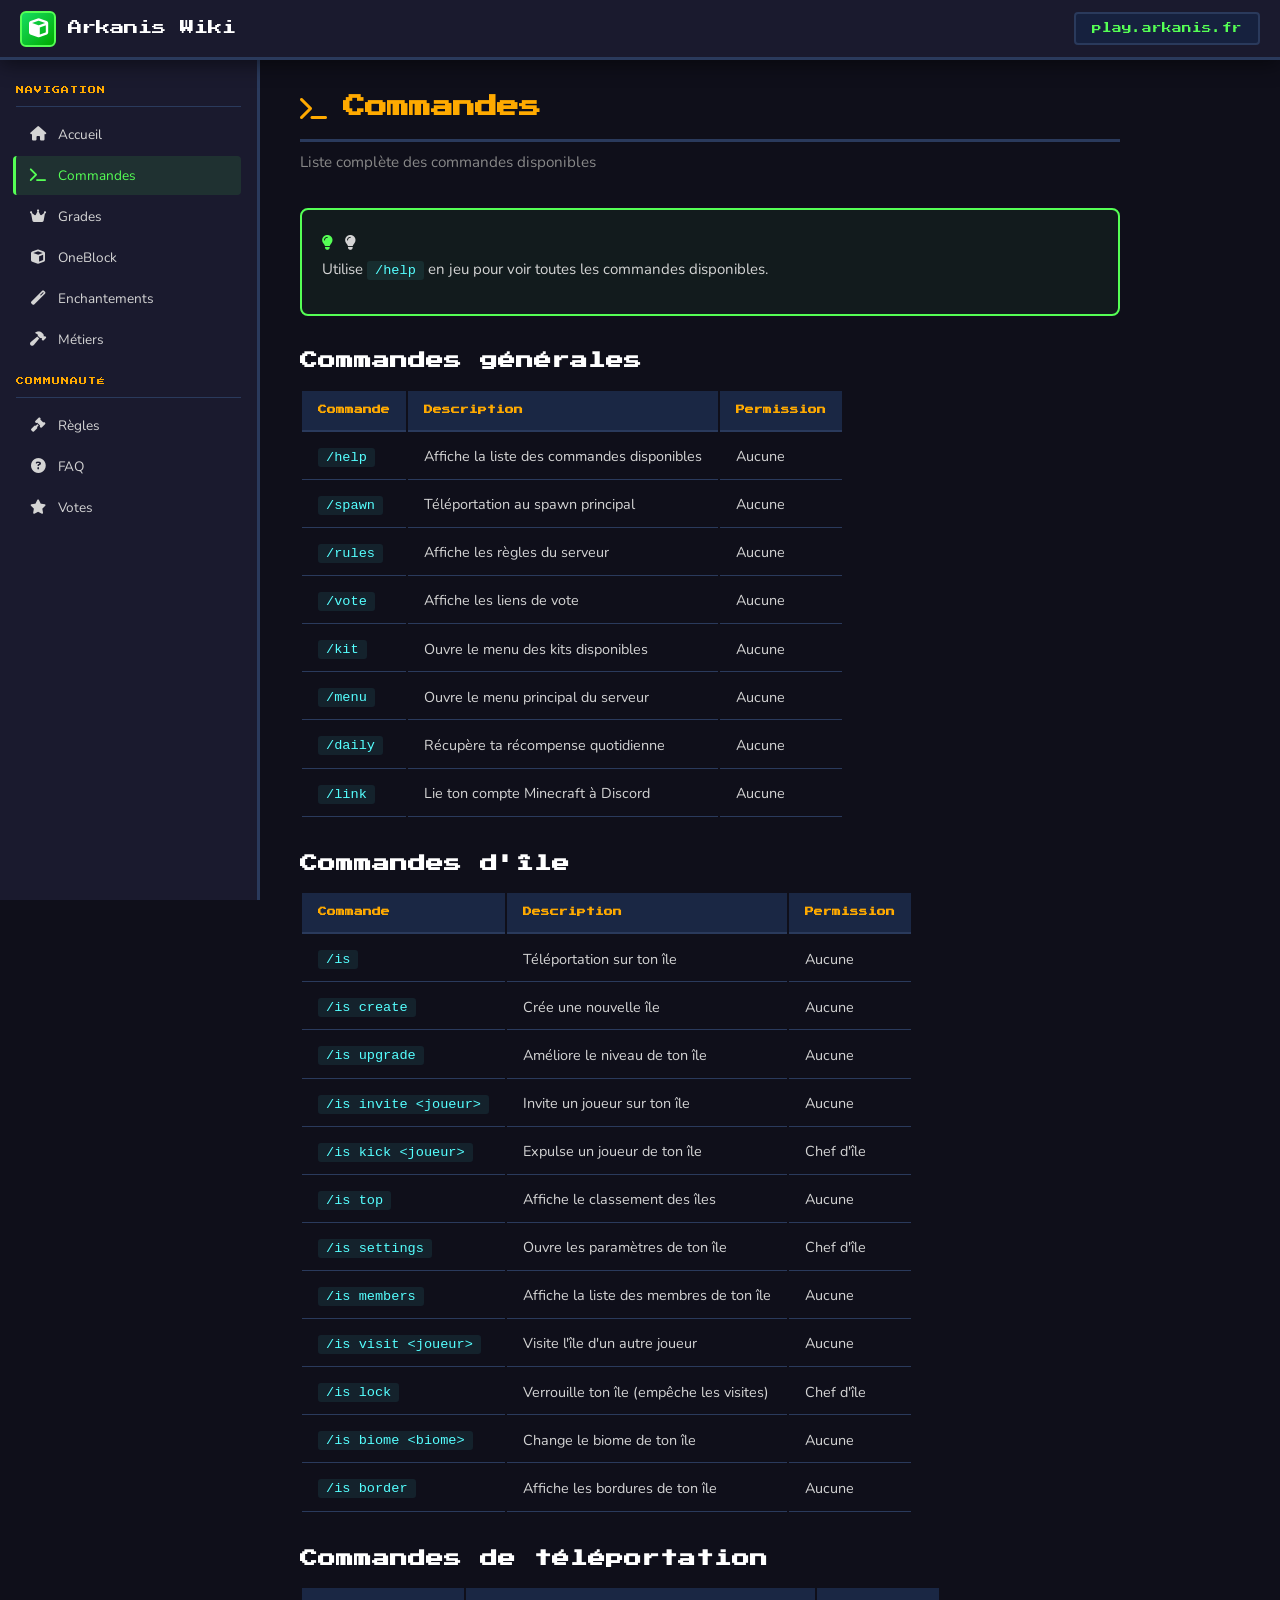
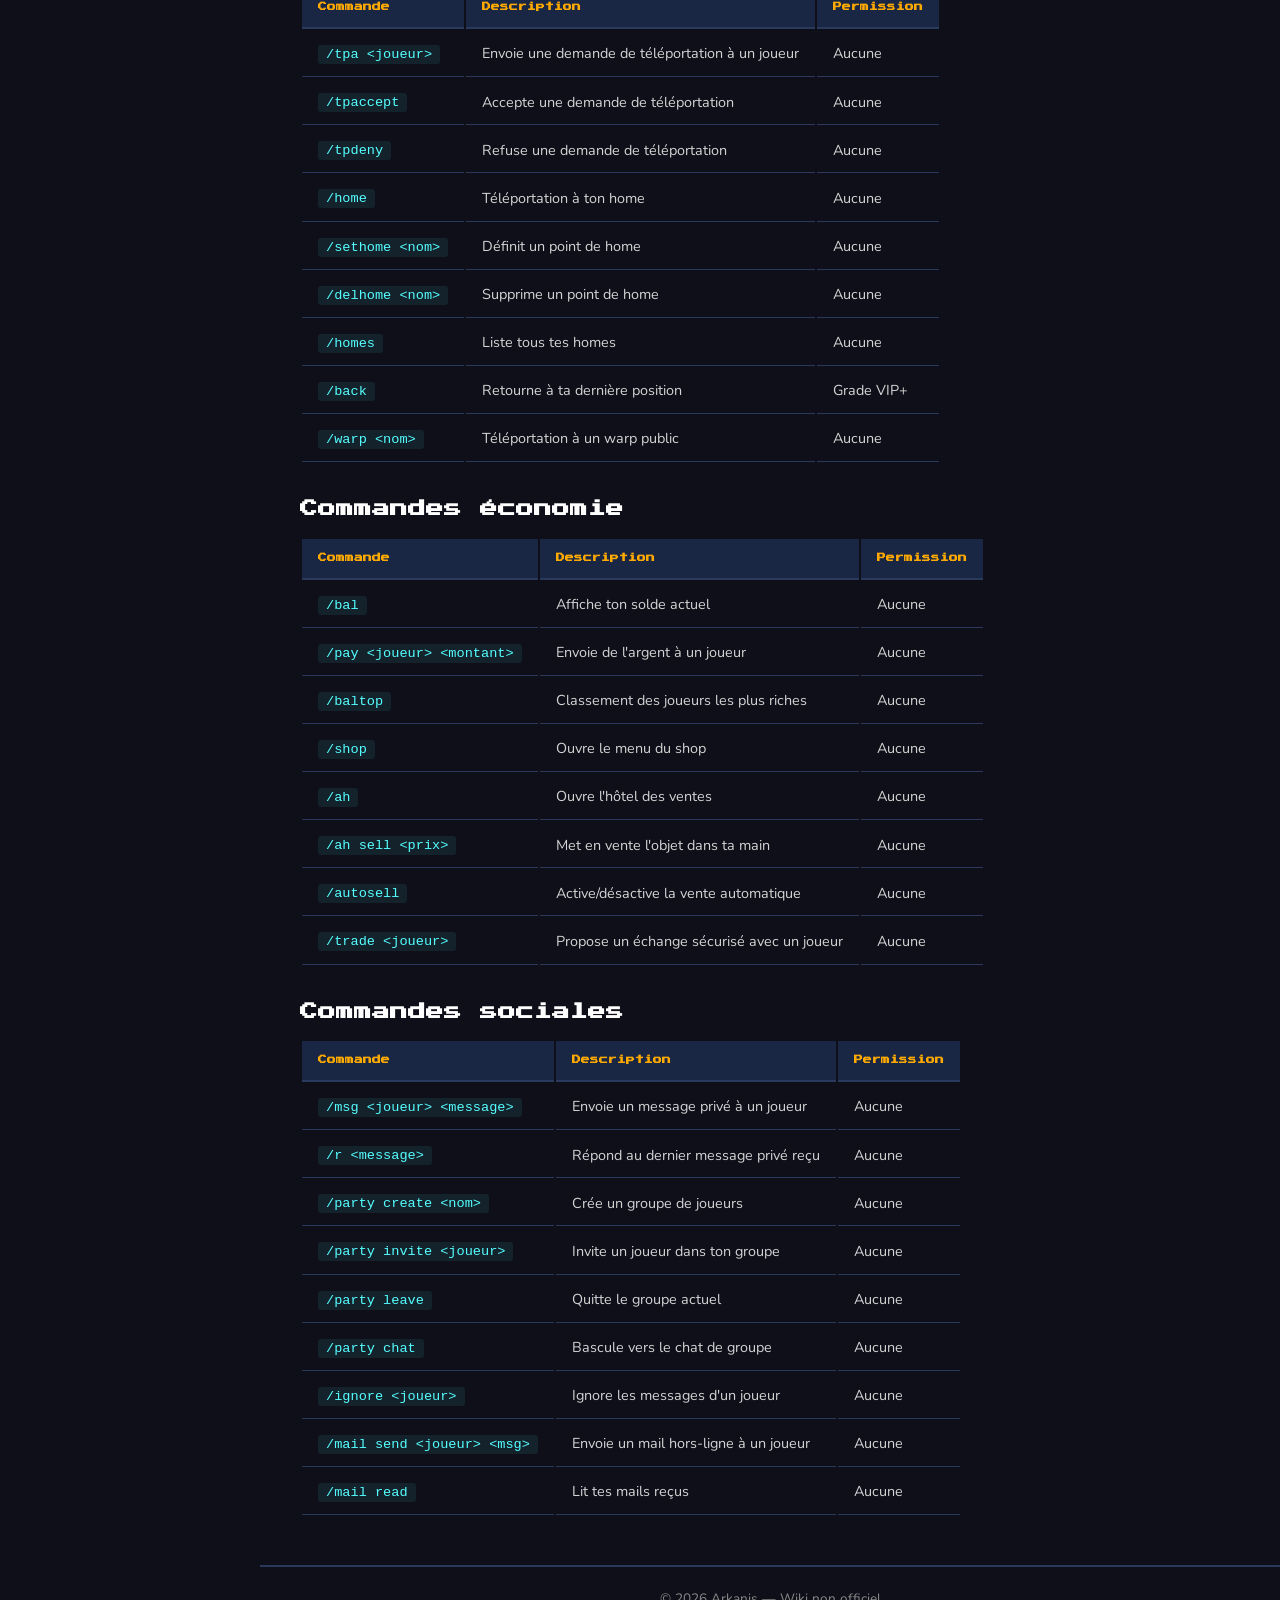
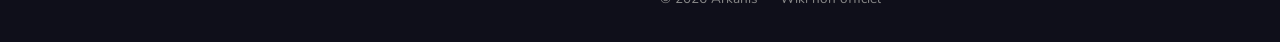
==== commandes.html @ ca7a6aff "Wiki Arkanis OneBlock - Initial commit" ====
<!DOCTYPE html>
<html lang="fr">
<head>
    <meta charset="UTF-8">
    <meta name="viewport" content="width=device-width, initial-scale=1.0">
    <title>Commandes | Wiki Arkanis</title>
    <link rel="stylesheet" href="css/style.css">
    <link rel="preconnect" href="https://fonts.googleapis.com">
    <link rel="preconnect" href="https://fonts.gstatic.com" crossorigin>
    <link href="https://fonts.googleapis.com/css2?family=Press+Start+2P&family=Nunito:wght@400;600;700&display=swap" rel="stylesheet">
    <link rel="stylesheet" href="https://cdnjs.cloudflare.com/ajax/libs/font-awesome/6.5.1/css/all.min.css">
</head>
<body>
    <!-- Header -->
    <header class="wiki-header">
        <a href="index.html" class="header-logo">
            <div class="logo-icon"><i class="fas fa-cube"></i></div>
            <span>Arkanis Wiki</span>
        </a>
        <div class="header-right">
            <div class="header-ip" data-copy-ip="play.arkanis.fr">
                <span class="copy-tooltip">Copié !</span>
                play.arkanis.fr
            </div>
            <button class="hamburger-wiki" id="hamburgerWiki">
                <span></span><span></span><span></span>
            </button>
        </div>
    </header>

    <!-- Sidebar -->
    <nav class="wiki-sidebar" id="wikiSidebar">
        <div class="sidebar-section">
            <div class="sidebar-title">Navigation</div>
            <a href="index.html" class="sidebar-link"><i class="fas fa-home"></i> Accueil</a>
            <a href="commandes.html" class="sidebar-link active"><i class="fas fa-terminal"></i> Commandes</a>
            <a href="grades.html" class="sidebar-link"><i class="fas fa-crown"></i> Grades</a>
            <a href="oneblock.html" class="sidebar-link"><i class="fas fa-cube"></i> OneBlock</a>
            <a href="enchantements.html" class="sidebar-link"><i class="fas fa-magic"></i> Enchantements</a>
            <a href="metiers.html" class="sidebar-link"><i class="fas fa-hammer"></i> Métiers</a>
        </div>
        <div class="sidebar-section">
            <div class="sidebar-title">Communauté</div>
            <a href="regles.html" class="sidebar-link"><i class="fas fa-gavel"></i> Règles</a>
            <a href="faq.html" class="sidebar-link"><i class="fas fa-question-circle"></i> FAQ</a>
            <a href="votes.html" class="sidebar-link"><i class="fas fa-star"></i> Votes</a>
        </div>
    </nav>
    <div class="sidebar-overlay" id="sidebarOverlay"></div>

    <!-- Content -->
    <main class="wiki-content">

        <div class="page-title">
            <i class="fas fa-terminal"></i>
            <h1>Commandes</h1>
        </div>
        <p class="page-subtitle">Liste complète des commandes disponibles</p>

        <div class="info-box tip">
            <i class="fas fa-lightbulb"></i>
            <p>Utilise <span class="cmd">/help</span> en jeu pour voir toutes les commandes disponibles.</p>
        </div>

        <h2>Commandes générales</h2>
        <div class="cmd-table">
            <table>
                <thead>
                    <tr>
                        <th>Commande</th>
                        <th>Description</th>
                        <th>Permission</th>
                    </tr>
                </thead>
                <tbody>
                    <tr>
                        <td><span class="cmd">/help</span></td>
                        <td>Affiche la liste des commandes disponibles</td>
                        <td>Aucune</td>
                    </tr>
                    <tr>
                        <td><span class="cmd">/spawn</span></td>
                        <td>Téléportation au spawn principal</td>
                        <td>Aucune</td>
                    </tr>
                    <tr>
                        <td><span class="cmd">/rules</span></td>
                        <td>Affiche les règles du serveur</td>
                        <td>Aucune</td>
                    </tr>
                    <tr>
                        <td><span class="cmd">/vote</span></td>
                        <td>Affiche les liens de vote</td>
                        <td>Aucune</td>
                    </tr>
                    <tr>
                        <td><span class="cmd">/kit</span></td>
                        <td>Ouvre le menu des kits disponibles</td>
                        <td>Aucune</td>
                    </tr>
                    <tr>
                        <td><span class="cmd">/menu</span></td>
                        <td>Ouvre le menu principal du serveur</td>
                        <td>Aucune</td>
                    </tr>
                    <tr>
                        <td><span class="cmd">/daily</span></td>
                        <td>Récupère ta récompense quotidienne</td>
                        <td>Aucune</td>
                    </tr>
                    <tr>
                        <td><span class="cmd">/link</span></td>
                        <td>Lie ton compte Minecraft à Discord</td>
                        <td>Aucune</td>
                    </tr>
                </tbody>
            </table>
        </div>

        <h2>Commandes d'île</h2>
        <div class="cmd-table">
            <table>
                <thead>
                    <tr>
                        <th>Commande</th>
                        <th>Description</th>
                        <th>Permission</th>
                    </tr>
                </thead>
                <tbody>
                    <tr>
                        <td><span class="cmd">/is</span></td>
                        <td>Téléportation sur ton île</td>
                        <td>Aucune</td>
                    </tr>
                    <tr>
                        <td><span class="cmd">/is create</span></td>
                        <td>Crée une nouvelle île</td>
                        <td>Aucune</td>
                    </tr>
                    <tr>
                        <td><span class="cmd">/is upgrade</span></td>
                        <td>Améliore le niveau de ton île</td>
                        <td>Aucune</td>
                    </tr>
                    <tr>
                        <td><span class="cmd">/is invite &lt;joueur&gt;</span></td>
                        <td>Invite un joueur sur ton île</td>
                        <td>Aucune</td>
                    </tr>
                    <tr>
                        <td><span class="cmd">/is kick &lt;joueur&gt;</span></td>
                        <td>Expulse un joueur de ton île</td>
                        <td>Chef d'île</td>
                    </tr>
                    <tr>
                        <td><span class="cmd">/is top</span></td>
                        <td>Affiche le classement des îles</td>
                        <td>Aucune</td>
                    </tr>
                    <tr>
                        <td><span class="cmd">/is settings</span></td>
                        <td>Ouvre les paramètres de ton île</td>
                        <td>Chef d'île</td>
                    </tr>
                    <tr>
                        <td><span class="cmd">/is members</span></td>
                        <td>Affiche la liste des membres de ton île</td>
                        <td>Aucune</td>
                    </tr>
                    <tr>
                        <td><span class="cmd">/is visit &lt;joueur&gt;</span></td>
                        <td>Visite l'île d'un autre joueur</td>
                        <td>Aucune</td>
                    </tr>
                    <tr>
                        <td><span class="cmd">/is lock</span></td>
                        <td>Verrouille ton île (empêche les visites)</td>
                        <td>Chef d'île</td>
                    </tr>
                    <tr>
                        <td><span class="cmd">/is biome &lt;biome&gt;</span></td>
                        <td>Change le biome de ton île</td>
                        <td>Aucune</td>
                    </tr>
                    <tr>
                        <td><span class="cmd">/is border</span></td>
                        <td>Affiche les bordures de ton île</td>
                        <td>Aucune</td>
                    </tr>
                </tbody>
            </table>
        </div>

        <h2>Commandes de téléportation</h2>
        <div class="cmd-table">
            <table>
                <thead>
                    <tr>
                        <th>Commande</th>
                        <th>Description</th>
                        <th>Permission</th>
                    </tr>
                </thead>
                <tbody>
                    <tr>
                        <td><span class="cmd">/tpa &lt;joueur&gt;</span></td>
                        <td>Envoie une demande de téléportation à un joueur</td>
                        <td>Aucune</td>
                    </tr>
                    <tr>
                        <td><span class="cmd">/tpaccept</span></td>
                        <td>Accepte une demande de téléportation</td>
                        <td>Aucune</td>
                    </tr>
                    <tr>
                        <td><span class="cmd">/tpdeny</span></td>
                        <td>Refuse une demande de téléportation</td>
                        <td>Aucune</td>
                    </tr>
                    <tr>
                        <td><span class="cmd">/home</span></td>
                        <td>Téléportation à ton home</td>
                        <td>Aucune</td>
                    </tr>
                    <tr>
                        <td><span class="cmd">/sethome &lt;nom&gt;</span></td>
                        <td>Définit un point de home</td>
                        <td>Aucune</td>
                    </tr>
                    <tr>
                        <td><span class="cmd">/delhome &lt;nom&gt;</span></td>
                        <td>Supprime un point de home</td>
                        <td>Aucune</td>
                    </tr>
                    <tr>
                        <td><span class="cmd">/homes</span></td>
                        <td>Liste tous tes homes</td>
                        <td>Aucune</td>
                    </tr>
                    <tr>
                        <td><span class="cmd">/back</span></td>
                        <td>Retourne à ta dernière position</td>
                        <td>Grade VIP+</td>
                    </tr>
                    <tr>
                        <td><span class="cmd">/warp &lt;nom&gt;</span></td>
                        <td>Téléportation à un warp public</td>
                        <td>Aucune</td>
                    </tr>
                </tbody>
            </table>
        </div>

        <h2>Commandes économie</h2>
        <div class="cmd-table">
            <table>
                <thead>
                    <tr>
                        <th>Commande</th>
                        <th>Description</th>
                        <th>Permission</th>
                    </tr>
                </thead>
                <tbody>
                    <tr>
                        <td><span class="cmd">/bal</span></td>
                        <td>Affiche ton solde actuel</td>
                        <td>Aucune</td>
                    </tr>
                    <tr>
                        <td><span class="cmd">/pay &lt;joueur&gt; &lt;montant&gt;</span></td>
                        <td>Envoie de l'argent à un joueur</td>
                        <td>Aucune</td>
                    </tr>
                    <tr>
                        <td><span class="cmd">/baltop</span></td>
                        <td>Classement des joueurs les plus riches</td>
                        <td>Aucune</td>
                    </tr>
                    <tr>
                        <td><span class="cmd">/shop</span></td>
                        <td>Ouvre le menu du shop</td>
                        <td>Aucune</td>
                    </tr>
                    <tr>
                        <td><span class="cmd">/ah</span></td>
                        <td>Ouvre l'hôtel des ventes</td>
                        <td>Aucune</td>
                    </tr>
                    <tr>
                        <td><span class="cmd">/ah sell &lt;prix&gt;</span></td>
                        <td>Met en vente l'objet dans ta main</td>
                        <td>Aucune</td>
                    </tr>
                    <tr>
                        <td><span class="cmd">/autosell</span></td>
                        <td>Active/désactive la vente automatique</td>
                        <td>Aucune</td>
                    </tr>
                    <tr>
                        <td><span class="cmd">/trade &lt;joueur&gt;</span></td>
                        <td>Propose un échange sécurisé avec un joueur</td>
                        <td>Aucune</td>
                    </tr>
                </tbody>
            </table>
        </div>

        <h2>Commandes sociales</h2>
        <div class="cmd-table">
            <table>
                <thead>
                    <tr>
                        <th>Commande</th>
                        <th>Description</th>
                        <th>Permission</th>
                    </tr>
                </thead>
                <tbody>
                    <tr>
                        <td><span class="cmd">/msg &lt;joueur&gt; &lt;message&gt;</span></td>
                        <td>Envoie un message privé à un joueur</td>
                        <td>Aucune</td>
                    </tr>
                    <tr>
                        <td><span class="cmd">/r &lt;message&gt;</span></td>
                        <td>Répond au dernier message privé reçu</td>
                        <td>Aucune</td>
                    </tr>
                    <tr>
                        <td><span class="cmd">/party create &lt;nom&gt;</span></td>
                        <td>Crée un groupe de joueurs</td>
                        <td>Aucune</td>
                    </tr>
                    <tr>
                        <td><span class="cmd">/party invite &lt;joueur&gt;</span></td>
                        <td>Invite un joueur dans ton groupe</td>
                        <td>Aucune</td>
                    </tr>
                    <tr>
                        <td><span class="cmd">/party leave</span></td>
                        <td>Quitte le groupe actuel</td>
                        <td>Aucune</td>
                    </tr>
                    <tr>
                        <td><span class="cmd">/party chat</span></td>
                        <td>Bascule vers le chat de groupe</td>
                        <td>Aucune</td>
                    </tr>
                    <tr>
                        <td><span class="cmd">/ignore &lt;joueur&gt;</span></td>
                        <td>Ignore les messages d'un joueur</td>
                        <td>Aucune</td>
                    </tr>
                    <tr>
                        <td><span class="cmd">/mail send &lt;joueur&gt; &lt;msg&gt;</span></td>
                        <td>Envoie un mail hors-ligne à un joueur</td>
                        <td>Aucune</td>
                    </tr>
                    <tr>
                        <td><span class="cmd">/mail read</span></td>
                        <td>Lit tes mails reçus</td>
                        <td>Aucune</td>
                    </tr>
                </tbody>
            </table>
        </div>

    </main>

    <footer class="wiki-footer">
        <p>&copy; 2026 Arkanis — Wiki non officiel</p>
    </footer>
    <script src="js/main.js"></script>
</body>
</html>
---- css/style.css ----
/* ===================================
   ARKANIS WIKI - Minecraft Theme
   =================================== */

/* --- Reset & Base --- */
*, *::before, *::after { box-sizing: border-box; margin: 0; padding: 0; }

:root {
    /* Minecraft Colors */
    --mc-dark: #1a1a2e;
    --mc-darker: #0f0f1a;
    --mc-panel: #16213e;
    --mc-panel-light: #1a2744;
    --mc-border: #2a3a5c;
    --mc-green: #55FF55;
    --mc-dark-green: #00AA00;
    --mc-gold: #FFAA00;
    --mc-yellow: #FFFF55;
    --mc-aqua: #55FFFF;
    --mc-blue: #5555FF;
    --mc-red: #FF5555;
    --mc-dark-red: #AA0000;
    --mc-purple: #AA00AA;
    --mc-light-purple: #FF55FF;
    --mc-white: #FFFFFF;
    --mc-gray: #AAAAAA;
    --mc-dark-gray: #555555;
    --mc-text: #d4d4d4;
    --mc-text-muted: #888;

    /* Minecraft block colors */
    --mc-dirt: #8B6914;
    --mc-stone: #7F7F7F;
    --mc-diamond: #4AEDD9;
    --mc-emerald: #17DD62;
    --mc-obsidian: #1B1028;
    --mc-netherite: #443A3B;

    /* Layout */
    --sidebar-width: 260px;
    --header-height: 60px;
    --transition: 0.3s ease;
}

html { scroll-behavior: smooth; }

body {
    font-family: 'Nunito', 'Segoe UI', sans-serif;
    background: var(--mc-darker);
    color: var(--mc-text);
    font-size: 15px;
    line-height: 1.7;
    min-height: 100vh;
}

a { color: var(--mc-aqua); text-decoration: none; transition: color var(--transition); }
a:hover { color: var(--mc-green); }

img { max-width: 100%; height: auto; }

/* --- Typography --- */
h1, h2, h3, h4 {
    font-family: 'Press Start 2P', monospace;
    color: var(--mc-white);
    line-height: 1.4;
}

h1 { font-size: 1.4rem; margin-bottom: 16px; }
h2 { font-size: 1.1rem; margin-bottom: 14px; margin-top: 32px; }
h3 { font-size: 0.85rem; margin-bottom: 10px; margin-top: 24px; }
h4 { font-size: 0.75rem; margin-bottom: 8px; }

p { margin-bottom: 12px; }

/* --- Header --- */
.wiki-header {
    position: fixed;
    top: 0;
    left: 0;
    right: 0;
    height: var(--header-height);
    background: var(--mc-dark);
    border-bottom: 3px solid var(--mc-border);
    display: flex;
    align-items: center;
    padding: 0 20px;
    z-index: 1000;
    box-shadow: 0 4px 20px rgba(0, 0, 0, 0.5);
}

.header-logo {
    display: flex;
    align-items: center;
    gap: 12px;
    color: var(--mc-white);
    font-family: 'Press Start 2P', monospace;
    font-size: 0.9rem;
}

.header-logo img {
    height: 36px;
    width: auto;
    image-rendering: pixelated;
}

.header-logo .logo-icon {
    width: 36px;
    height: 36px;
    background: linear-gradient(135deg, var(--mc-emerald), var(--mc-dark-green));
    border-radius: 6px;
    display: flex;
    align-items: center;
    justify-content: center;
    font-size: 1.2rem;
    border: 2px solid var(--mc-green);
}

.header-right {
    margin-left: auto;
    display: flex;
    align-items: center;
    gap: 16px;
}

.header-ip {
    background: var(--mc-panel);
    border: 2px solid var(--mc-border);
    padding: 6px 16px;
    border-radius: 4px;
    font-family: 'Press Start 2P', monospace;
    font-size: 0.6rem;
    color: var(--mc-green);
    cursor: pointer;
    transition: all var(--transition);
    position: relative;
}

.header-ip:hover {
    border-color: var(--mc-green);
    background: rgba(85, 255, 85, 0.1);
}

.header-ip .copy-tooltip {
    display: none;
    position: absolute;
    top: -30px;
    left: 50%;
    transform: translateX(-50%);
    background: var(--mc-green);
    color: var(--mc-dark);
    padding: 2px 8px;
    border-radius: 3px;
    font-size: 0.5rem;
    white-space: nowrap;
}

.header-ip.copied .copy-tooltip { display: block; }

.hamburger-wiki {
    display: none;
    background: none;
    border: 2px solid var(--mc-border);
    border-radius: 4px;
    padding: 6px 8px;
    cursor: pointer;
    flex-direction: column;
    gap: 4px;
}

.hamburger-wiki span {
    display: block;
    width: 20px;
    height: 2px;
    background: var(--mc-white);
    transition: var(--transition);
}

/* --- Sidebar --- */
.wiki-sidebar {
    position: fixed;
    top: var(--header-height);
    left: 0;
    bottom: 0;
    width: var(--sidebar-width);
    background: var(--mc-dark);
    border-right: 3px solid var(--mc-border);
    overflow-y: auto;
    padding: 16px 0;
    z-index: 900;
    transition: transform var(--transition);
}

.sidebar-section {
    padding: 0 16px;
    margin-bottom: 8px;
}

.sidebar-title {
    font-family: 'Press Start 2P', monospace;
    font-size: 0.5rem;
    color: var(--mc-gold);
    text-transform: uppercase;
    letter-spacing: 1px;
    padding: 8px 0;
    border-bottom: 1px solid var(--mc-border);
    margin-bottom: 8px;
}

.sidebar-link {
    display: flex;
    align-items: center;
    gap: 10px;
    padding: 8px 12px;
    margin: 2px 0;
    border-radius: 4px;
    color: var(--mc-text);
    font-size: 0.85rem;
    transition: all var(--transition);
}

.sidebar-link i {
    width: 20px;
    text-align: center;
    font-size: 0.9rem;
}

.sidebar-link:hover {
    background: var(--mc-panel);
    color: var(--mc-white);
}

.sidebar-link.active {
    background: rgba(85, 255, 85, 0.1);
    color: var(--mc-green);
    border-left: 3px solid var(--mc-green);
    margin-left: -3px;
}

.sidebar-link.active i { color: var(--mc-green); }

/* --- Main Content --- */
.wiki-content {
    margin-left: var(--sidebar-width);
    margin-top: var(--header-height);
    padding: 32px 40px;
    max-width: 900px;
    min-height: calc(100vh - var(--header-height));
}

/* --- Page Title --- */
.page-title {
    display: flex;
    align-items: center;
    gap: 16px;
    margin-bottom: 8px;
    padding-bottom: 16px;
    border-bottom: 3px solid var(--mc-border);
}

.page-title i {
    font-size: 1.5rem;
    color: var(--mc-gold);
}

.page-title h1 {
    margin-bottom: 0;
    color: var(--mc-gold);
}

.page-subtitle {
    color: var(--mc-text-muted);
    margin-bottom: 32px;
    font-size: 0.95rem;
}

/* --- Info Boxes --- */
.info-box {
    background: var(--mc-panel);
    border: 2px solid var(--mc-border);
    border-radius: 8px;
    padding: 20px;
    margin-bottom: 20px;
}

.info-box.tip {
    border-color: var(--mc-green);
    background: rgba(85, 255, 85, 0.05);
}

.info-box.tip::before {
    content: "\f0eb";
    font-family: "Font Awesome 6 Free";
    font-weight: 900;
    color: var(--mc-green);
    margin-right: 8px;
}

.info-box.warning {
    border-color: var(--mc-gold);
    background: rgba(255, 170, 0, 0.05);
}

.info-box.danger {
    border-color: var(--mc-red);
    background: rgba(255, 85, 85, 0.05);
}

.info-box-title {
    font-family: 'Press Start 2P', monospace;
    font-size: 0.65rem;
    color: var(--mc-gold);
    margin-bottom: 8px;
    display: flex;
    align-items: center;
    gap: 8px;
}

/* --- Cards Grid --- */
.cards-grid {
    display: grid;
    grid-template-columns: repeat(auto-fill, minmax(250px, 1fr));
    gap: 16px;
    margin: 20px 0;
}

.wiki-card {
    background: var(--mc-panel);
    border: 2px solid var(--mc-border);
    border-radius: 8px;
    padding: 20px;
    transition: all var(--transition);
    cursor: pointer;
    text-decoration: none;
    color: var(--mc-text);
    display: block;
}

.wiki-card:hover {
    border-color: var(--mc-green);
    transform: translateY(-2px);
    box-shadow: 0 8px 24px rgba(85, 255, 85, 0.1);
    color: var(--mc-white);
}

.wiki-card-icon {
    font-size: 2rem;
    margin-bottom: 12px;
    color: var(--mc-gold);
}

.wiki-card h3 {
    margin-top: 0;
    font-size: 0.7rem;
}

.wiki-card p {
    font-size: 0.85rem;
    color: var(--mc-text-muted);
}

/* --- Feature Cards (Homepage) --- */
.feature-grid {
    display: grid;
    grid-template-columns: repeat(auto-fill, minmax(200px, 1fr));
    gap: 12px;
    margin: 20px 0;
}

.feature-card {
    background: var(--mc-panel);
    border: 2px solid var(--mc-border);
    border-radius: 6px;
    padding: 16px;
    text-align: center;
    transition: all var(--transition);
}

.feature-card:hover {
    border-color: var(--mc-aqua);
}

.feature-card i {
    font-size: 1.5rem;
    color: var(--mc-aqua);
    margin-bottom: 8px;
    display: block;
}

.feature-card span {
    font-family: 'Press Start 2P', monospace;
    font-size: 0.55rem;
    color: var(--mc-white);
}

/* --- Command Table --- */
.cmd-table {
    width: 100%;
    border-collapse: collapse;
    margin: 16px 0;
    font-size: 0.9rem;
}

.cmd-table th {
    background: var(--mc-panel-light);
    font-family: 'Press Start 2P', monospace;
    font-size: 0.55rem;
    color: var(--mc-gold);
    padding: 12px 16px;
    text-align: left;
    border-bottom: 2px solid var(--mc-border);
}

.cmd-table td {
    padding: 10px 16px;
    border-bottom: 1px solid var(--mc-border);
}

.cmd-table tr:hover td {
    background: rgba(85, 255, 255, 0.03);
}

.cmd {
    font-family: 'Courier New', monospace;
    color: var(--mc-aqua);
    background: rgba(85, 255, 255, 0.08);
    padding: 2px 8px;
    border-radius: 3px;
    font-size: 0.85rem;
    white-space: nowrap;
}

/* --- Grade Cards --- */
.grade-card {
    background: var(--mc-panel);
    border: 2px solid var(--mc-border);
    border-radius: 8px;
    padding: 24px;
    margin-bottom: 16px;
    position: relative;
    overflow: hidden;
}

.grade-card::before {
    content: '';
    position: absolute;
    top: 0;
    left: 0;
    right: 0;
    height: 4px;
}

.grade-card.joueur::before { background: var(--mc-gray); }
.grade-card.vip::before { background: var(--mc-green); }
.grade-card.vip-plus::before { background: var(--mc-aqua); }
.grade-card.mvp::before { background: var(--mc-gold); }
.grade-card.mvp-plus::before { background: var(--mc-red); }
.grade-card.legende::before { background: linear-gradient(90deg, var(--mc-red), var(--mc-gold), var(--mc-green), var(--mc-aqua), var(--mc-purple)); }

.grade-name {
    font-family: 'Press Start 2P', monospace;
    font-size: 0.8rem;
    margin-bottom: 4px;
}

.grade-card.joueur .grade-name { color: var(--mc-gray); }
.grade-card.vip .grade-name { color: var(--mc-green); }
.grade-card.vip-plus .grade-name { color: var(--mc-aqua); }
.grade-card.mvp .grade-name { color: var(--mc-gold); }
.grade-card.mvp-plus .grade-name { color: var(--mc-red); }
.grade-card.legende .grade-name { color: var(--mc-light-purple); }

.grade-price {
    font-family: 'Press Start 2P', monospace;
    font-size: 0.6rem;
    color: var(--mc-text-muted);
    margin-bottom: 12px;
}

.grade-perks {
    list-style: none;
    padding: 0;
}

.grade-perks li {
    padding: 4px 0;
    font-size: 0.85rem;
}

.grade-perks li::before {
    content: "\f00c";
    font-family: "Font Awesome 6 Free";
    font-weight: 900;
    color: var(--mc-green);
    margin-right: 8px;
    font-size: 0.75rem;
}

/* --- Phase Cards (OneBlock) --- */
.phase-card {
    background: var(--mc-panel);
    border: 2px solid var(--mc-border);
    border-radius: 8px;
    padding: 20px;
    margin-bottom: 12px;
    display: flex;
    gap: 16px;
    align-items: flex-start;
}

.phase-number {
    font-family: 'Press Start 2P', monospace;
    font-size: 1.2rem;
    color: var(--mc-gold);
    min-width: 50px;
    text-align: center;
    line-height: 1;
    padding-top: 4px;
}

.phase-info h3 { margin-top: 0; }

.phase-blocks {
    display: flex;
    flex-wrap: wrap;
    gap: 6px;
    margin-top: 8px;
}

.block-tag {
    background: rgba(85, 255, 255, 0.08);
    border: 1px solid var(--mc-border);
    padding: 2px 8px;
    border-radius: 3px;
    font-size: 0.8rem;
    color: var(--mc-aqua);
}

/* --- FAQ --- */
.faq-item {
    background: var(--mc-panel);
    border: 2px solid var(--mc-border);
    border-radius: 8px;
    margin-bottom: 8px;
    overflow: hidden;
}

.faq-question {
    padding: 16px 20px;
    cursor: pointer;
    display: flex;
    justify-content: space-between;
    align-items: center;
    font-family: 'Press Start 2P', monospace;
    font-size: 0.6rem;
    color: var(--mc-white);
    transition: background var(--transition);
}

.faq-question:hover { background: var(--mc-panel-light); }

.faq-question i {
    transition: transform var(--transition);
    color: var(--mc-gold);
}

.faq-item.open .faq-question i { transform: rotate(180deg); }

.faq-answer {
    max-height: 0;
    overflow: hidden;
    transition: max-height 0.4s ease;
    padding: 0 20px;
}

.faq-item.open .faq-answer {
    max-height: 500px;
    padding: 0 20px 16px;
}

/* --- Rules --- */
.rule-item {
    display: flex;
    gap: 16px;
    padding: 16px 0;
    border-bottom: 1px solid var(--mc-border);
}

.rule-number {
    font-family: 'Press Start 2P', monospace;
    font-size: 0.8rem;
    color: var(--mc-red);
    min-width: 40px;
}

/* --- Vote Links --- */
.vote-card {
    background: var(--mc-panel);
    border: 2px solid var(--mc-border);
    border-radius: 8px;
    padding: 20px;
    display: flex;
    align-items: center;
    justify-content: space-between;
    margin-bottom: 12px;
    transition: all var(--transition);
}

.vote-card:hover {
    border-color: var(--mc-green);
}

.vote-btn {
    background: var(--mc-dark-green);
    color: var(--mc-white);
    font-family: 'Press Start 2P', monospace;
    font-size: 0.55rem;
    padding: 10px 20px;
    border: 2px solid var(--mc-green);
    border-radius: 4px;
    cursor: pointer;
    transition: all var(--transition);
    text-decoration: none;
    display: inline-block;
}

.vote-btn:hover {
    background: var(--mc-green);
    color: var(--mc-dark);
}

/* --- Enchantment Table --- */
.ench-table {
    width: 100%;
    border-collapse: collapse;
    margin: 16px 0;
}

.ench-table th {
    background: var(--mc-panel-light);
    font-family: 'Press Start 2P', monospace;
    font-size: 0.5rem;
    color: var(--mc-light-purple);
    padding: 12px 16px;
    text-align: left;
    border-bottom: 2px solid var(--mc-border);
}

.ench-table td {
    padding: 10px 16px;
    border-bottom: 1px solid var(--mc-border);
    font-size: 0.85rem;
}

.ench-name {
    color: var(--mc-light-purple);
    font-weight: bold;
}

.ench-rarity {
    font-family: 'Press Start 2P', monospace;
    font-size: 0.45rem;
    padding: 2px 8px;
    border-radius: 3px;
    display: inline-block;
}

.ench-rarity.common { background: rgba(170, 170, 170, 0.2); color: var(--mc-gray); }
.ench-rarity.rare { background: rgba(85, 85, 255, 0.2); color: var(--mc-aqua); }
.ench-rarity.epic { background: rgba(170, 0, 170, 0.2); color: var(--mc-light-purple); }
.ench-rarity.legendary { background: rgba(255, 170, 0, 0.2); color: var(--mc-gold); }

/* --- Job Cards --- */
.job-card {
    background: var(--mc-panel);
    border: 2px solid var(--mc-border);
    border-radius: 8px;
    padding: 20px;
    margin-bottom: 12px;
}

.job-card h3 {
    margin-top: 0;
    display: flex;
    align-items: center;
    gap: 10px;
}

.job-card h3 i { color: var(--mc-gold); font-size: 1rem; }

.job-rewards {
    display: flex;
    gap: 16px;
    margin-top: 8px;
    flex-wrap: wrap;
}

.job-reward {
    display: flex;
    align-items: center;
    gap: 6px;
    font-size: 0.85rem;
    color: var(--mc-green);
}

/* --- Hero (Homepage) --- */
.wiki-hero {
    background: linear-gradient(135deg, var(--mc-panel) 0%, var(--mc-dark) 100%);
    border: 2px solid var(--mc-border);
    border-radius: 12px;
    padding: 40px;
    text-align: center;
    margin-bottom: 32px;
    position: relative;
    overflow: hidden;
}

.wiki-hero::before {
    content: '';
    position: absolute;
    top: 0;
    left: 0;
    right: 0;
    height: 4px;
    background: linear-gradient(90deg, var(--mc-green), var(--mc-aqua), var(--mc-gold), var(--mc-red));
}

.wiki-hero h1 {
    font-size: 1.6rem;
    color: var(--mc-green);
    margin-bottom: 8px;
}

.wiki-hero .server-ip {
    font-family: 'Press Start 2P', monospace;
    font-size: 0.7rem;
    color: var(--mc-aqua);
    background: rgba(85, 255, 255, 0.1);
    display: inline-block;
    padding: 8px 24px;
    border-radius: 4px;
    border: 2px solid var(--mc-aqua);
    margin: 16px 0;
    cursor: pointer;
    transition: all var(--transition);
}

.wiki-hero .server-ip:hover {
    background: rgba(85, 255, 255, 0.2);
}

.wiki-hero p {
    color: var(--mc-text-muted);
    max-width: 600px;
    margin: 0 auto;
}

/* --- Stats Bar --- */
.stats-bar {
    display: flex;
    justify-content: center;
    gap: 40px;
    margin: 24px 0;
    flex-wrap: wrap;
}

.stat-item {
    text-align: center;
}

.stat-value {
    font-family: 'Press Start 2P', monospace;
    font-size: 1rem;
    color: var(--mc-gold);
    display: block;
}

.stat-label {
    font-size: 0.8rem;
    color: var(--mc-text-muted);
    margin-top: 4px;
    display: block;
}

/* --- Footer --- */
.wiki-footer {
    margin-left: var(--sidebar-width);
    padding: 20px 40px;
    border-top: 2px solid var(--mc-border);
    text-align: center;
    color: var(--mc-text-muted);
    font-size: 0.85rem;
}

/* --- Scrollbar --- */
::-webkit-scrollbar { width: 8px; }
::-webkit-scrollbar-track { background: var(--mc-darker); }
::-webkit-scrollbar-thumb { background: var(--mc-border); border-radius: 4px; }
::-webkit-scrollbar-thumb:hover { background: var(--mc-dark-gray); }

/* --- Mobile --- */
@media (max-width: 768px) {
    .wiki-sidebar {
        transform: translateX(-100%);
        width: 280px;
    }

    .wiki-sidebar.open { transform: translateX(0); }

    .wiki-content {
        margin-left: 0;
        padding: 20px 16px;
    }

    .wiki-footer { margin-left: 0; }

    .hamburger-wiki { display: flex; }

    .header-ip { display: none; }

    h1 { font-size: 1rem; }
    h2 { font-size: 0.85rem; }

    .cards-grid { grid-template-columns: 1fr; }
    .feature-grid { grid-template-columns: repeat(2, 1fr); }
    .stats-bar { gap: 20px; }
    .stat-value { font-size: 0.8rem; }

    .wiki-hero { padding: 24px 16px; }
    .wiki-hero h1 { font-size: 1.1rem; }

    .phase-card { flex-direction: column; }

    .vote-card { flex-direction: column; gap: 12px; text-align: center; }
}

/* --- Sidebar overlay mobile --- */
.sidebar-overlay {
    display: none;
    position: fixed;
    top: var(--header-height);
    left: 0;
    right: 0;
    bottom: 0;
    background: rgba(0, 0, 0, 0.6);
    z-index: 800;
}

.sidebar-overlay.active { display: block; }

/* --- Selection --- */
::selection {
    background: var(--mc-green);
    color: var(--mc-dark);
}
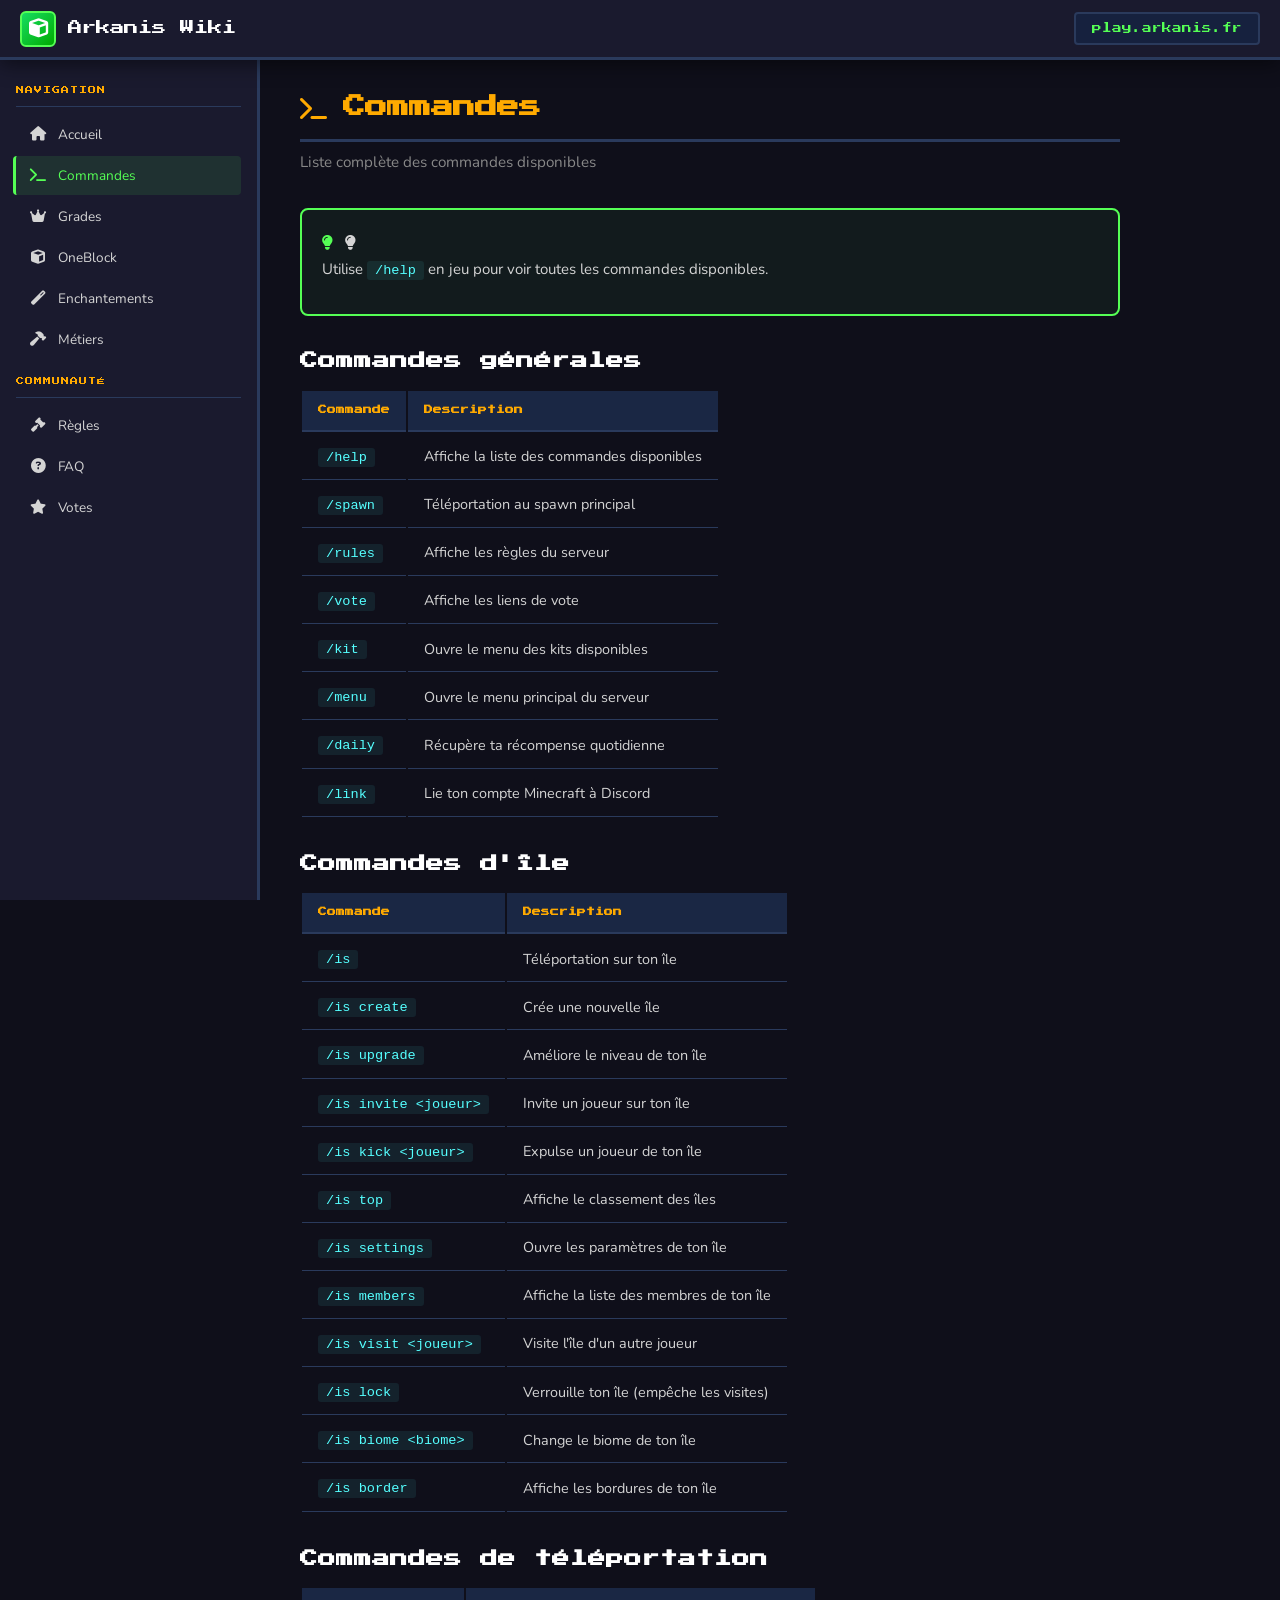
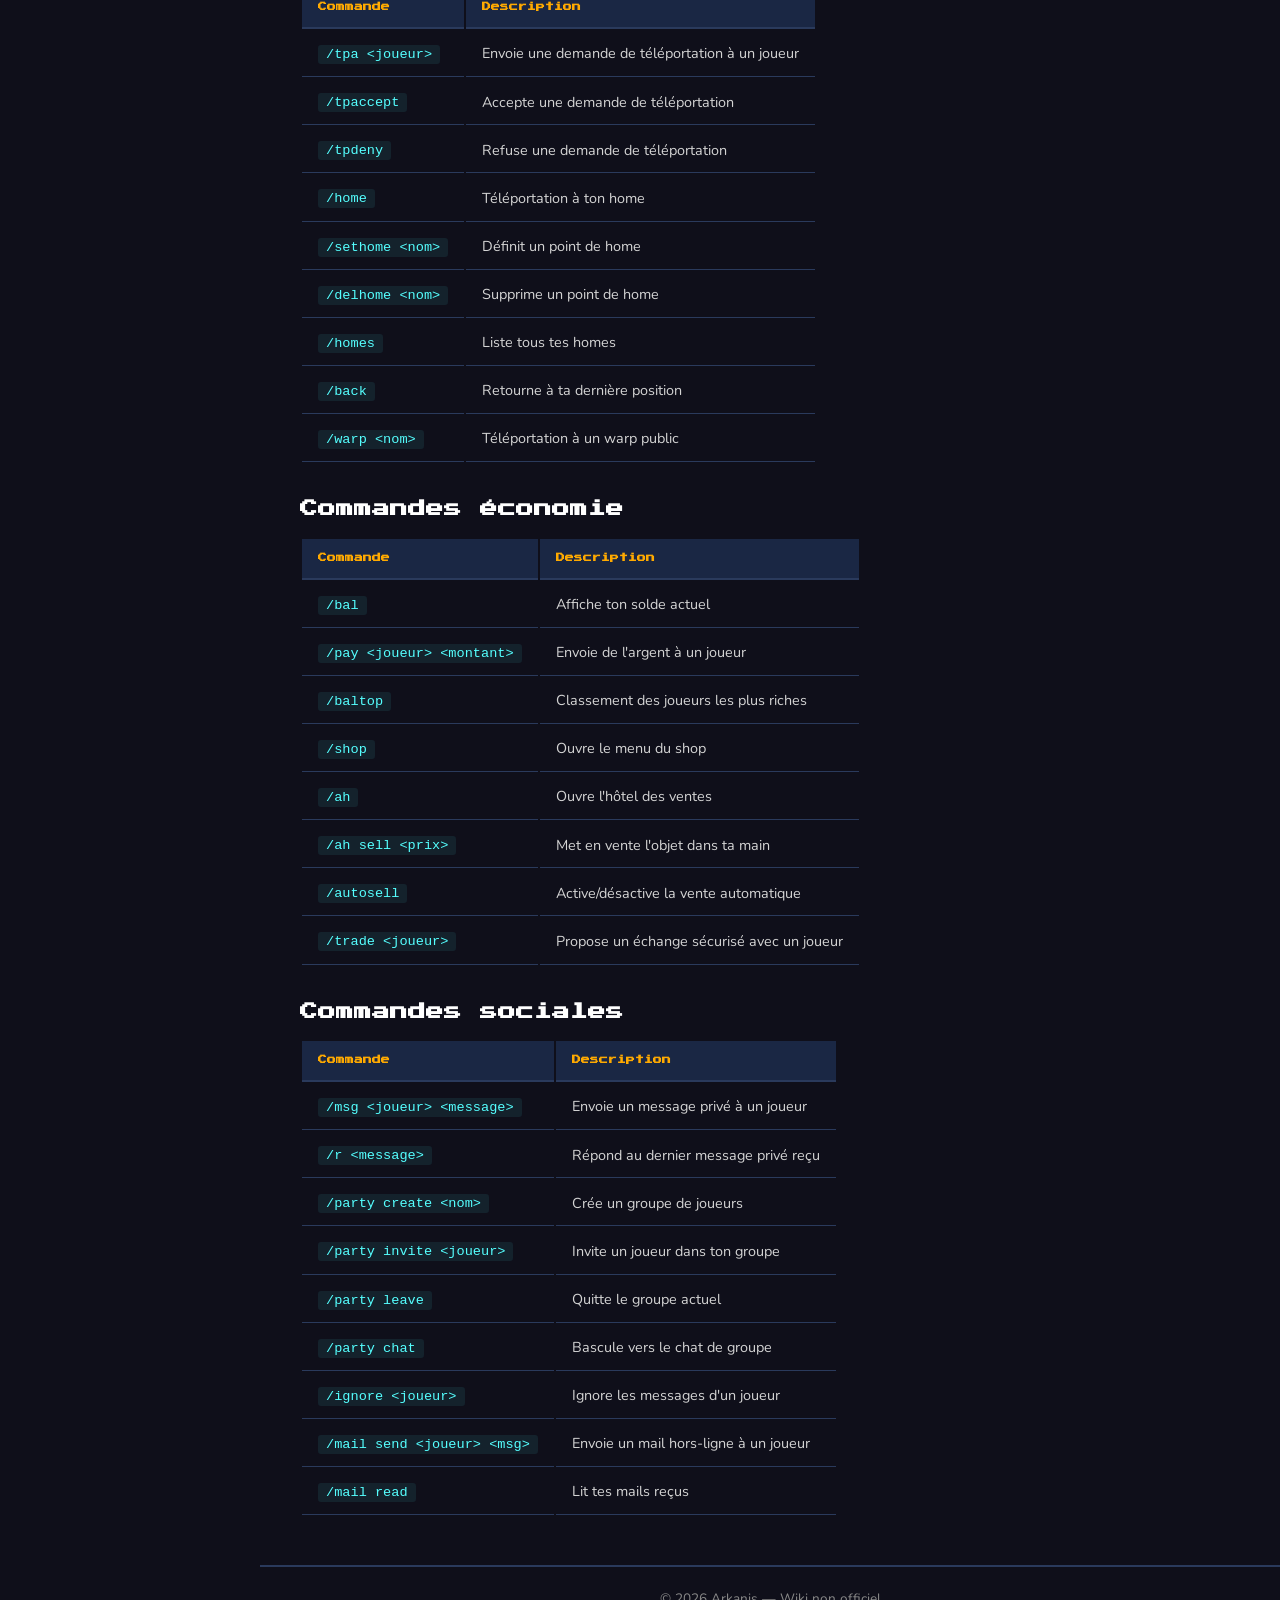
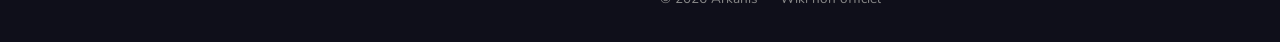
==== commit 6977396b: "Suppression colonne permissions commandes" ====
--- a/commandes.html
+++ b/commandes.html
@@ -69,49 +69,40 @@
                     <tr>
                         <th>Commande</th>
                         <th>Description</th>
-                        <th>Permission</th>
-                    </tr>
+                                            </tr>
                 </thead>
                 <tbody>
                     <tr>
                         <td><span class="cmd">/help</span></td>
                         <td>Affiche la liste des commandes disponibles</td>
-                        <td>Aucune</td>
                     </tr>
                     <tr>
                         <td><span class="cmd">/spawn</span></td>
                         <td>Téléportation au spawn principal</td>
-                        <td>Aucune</td>
                     </tr>
                     <tr>
                         <td><span class="cmd">/rules</span></td>
                         <td>Affiche les règles du serveur</td>
-                        <td>Aucune</td>
                     </tr>
                     <tr>
                         <td><span class="cmd">/vote</span></td>
                         <td>Affiche les liens de vote</td>
-                        <td>Aucune</td>
                     </tr>
                     <tr>
                         <td><span class="cmd">/kit</span></td>
                         <td>Ouvre le menu des kits disponibles</td>
-                        <td>Aucune</td>
                     </tr>
                     <tr>
                         <td><span class="cmd">/menu</span></td>
                         <td>Ouvre le menu principal du serveur</td>
-                        <td>Aucune</td>
                     </tr>
                     <tr>
                         <td><span class="cmd">/daily</span></td>
                         <td>Récupère ta récompense quotidienne</td>
-                        <td>Aucune</td>
                     </tr>
                     <tr>
                         <td><span class="cmd">/link</span></td>
                         <td>Lie ton compte Minecraft à Discord</td>
-                        <td>Aucune</td>
                     </tr>
                 </tbody>
             </table>
@@ -124,69 +115,56 @@
                     <tr>
                         <th>Commande</th>
                         <th>Description</th>
-                        <th>Permission</th>
-                    </tr>
+                                            </tr>
                 </thead>
                 <tbody>
                     <tr>
                         <td><span class="cmd">/is</span></td>
                         <td>Téléportation sur ton île</td>
-                        <td>Aucune</td>
                     </tr>
                     <tr>
                         <td><span class="cmd">/is create</span></td>
                         <td>Crée une nouvelle île</td>
-                        <td>Aucune</td>
                     </tr>
                     <tr>
                         <td><span class="cmd">/is upgrade</span></td>
                         <td>Améliore le niveau de ton île</td>
-                        <td>Aucune</td>
                     </tr>
                     <tr>
                         <td><span class="cmd">/is invite &lt;joueur&gt;</span></td>
                         <td>Invite un joueur sur ton île</td>
-                        <td>Aucune</td>
                     </tr>
                     <tr>
                         <td><span class="cmd">/is kick &lt;joueur&gt;</span></td>
                         <td>Expulse un joueur de ton île</td>
-                        <td>Chef d'île</td>
                     </tr>
                     <tr>
                         <td><span class="cmd">/is top</span></td>
                         <td>Affiche le classement des îles</td>
-                        <td>Aucune</td>
                     </tr>
                     <tr>
                         <td><span class="cmd">/is settings</span></td>
                         <td>Ouvre les paramètres de ton île</td>
-                        <td>Chef d'île</td>
                     </tr>
                     <tr>
                         <td><span class="cmd">/is members</span></td>
                         <td>Affiche la liste des membres de ton île</td>
-                        <td>Aucune</td>
                     </tr>
                     <tr>
                         <td><span class="cmd">/is visit &lt;joueur&gt;</span></td>
                         <td>Visite l'île d'un autre joueur</td>
-                        <td>Aucune</td>
                     </tr>
                     <tr>
                         <td><span class="cmd">/is lock</span></td>
                         <td>Verrouille ton île (empêche les visites)</td>
-                        <td>Chef d'île</td>
                     </tr>
                     <tr>
                         <td><span class="cmd">/is biome &lt;biome&gt;</span></td>
                         <td>Change le biome de ton île</td>
-                        <td>Aucune</td>
                     </tr>
                     <tr>
                         <td><span class="cmd">/is border</span></td>
                         <td>Affiche les bordures de ton île</td>
-                        <td>Aucune</td>
                     </tr>
                 </tbody>
             </table>
@@ -199,54 +177,44 @@
                     <tr>
                         <th>Commande</th>
                         <th>Description</th>
-                        <th>Permission</th>
-                    </tr>
+                                            </tr>
                 </thead>
                 <tbody>
                     <tr>
                         <td><span class="cmd">/tpa &lt;joueur&gt;</span></td>
                         <td>Envoie une demande de téléportation à un joueur</td>
-                        <td>Aucune</td>
                     </tr>
                     <tr>
                         <td><span class="cmd">/tpaccept</span></td>
                         <td>Accepte une demande de téléportation</td>
-                        <td>Aucune</td>
                     </tr>
                     <tr>
                         <td><span class="cmd">/tpdeny</span></td>
                         <td>Refuse une demande de téléportation</td>
-                        <td>Aucune</td>
                     </tr>
                     <tr>
                         <td><span class="cmd">/home</span></td>
                         <td>Téléportation à ton home</td>
-                        <td>Aucune</td>
                     </tr>
                     <tr>
                         <td><span class="cmd">/sethome &lt;nom&gt;</span></td>
                         <td>Définit un point de home</td>
-                        <td>Aucune</td>
                     </tr>
                     <tr>
                         <td><span class="cmd">/delhome &lt;nom&gt;</span></td>
                         <td>Supprime un point de home</td>
-                        <td>Aucune</td>
                     </tr>
                     <tr>
                         <td><span class="cmd">/homes</span></td>
                         <td>Liste tous tes homes</td>
-                        <td>Aucune</td>
                     </tr>
                     <tr>
                         <td><span class="cmd">/back</span></td>
                         <td>Retourne à ta dernière position</td>
-                        <td>Grade VIP+</td>
                     </tr>
                     <tr>
                         <td><span class="cmd">/warp &lt;nom&gt;</span></td>
                         <td>Téléportation à un warp public</td>
-                        <td>Aucune</td>
                     </tr>
                 </tbody>
             </table>
@@ -259,49 +227,40 @@
                     <tr>
                         <th>Commande</th>
                         <th>Description</th>
-                        <th>Permission</th>
-                    </tr>
+                                            </tr>
                 </thead>
                 <tbody>
                     <tr>
                         <td><span class="cmd">/bal</span></td>
                         <td>Affiche ton solde actuel</td>
-                        <td>Aucune</td>
                     </tr>
                     <tr>
                         <td><span class="cmd">/pay &lt;joueur&gt; &lt;montant&gt;</span></td>
                         <td>Envoie de l'argent à un joueur</td>
-                        <td>Aucune</td>
                     </tr>
                     <tr>
                         <td><span class="cmd">/baltop</span></td>
                         <td>Classement des joueurs les plus riches</td>
-                        <td>Aucune</td>
                     </tr>
                     <tr>
                         <td><span class="cmd">/shop</span></td>
                         <td>Ouvre le menu du shop</td>
-                        <td>Aucune</td>
                     </tr>
                     <tr>
                         <td><span class="cmd">/ah</span></td>
                         <td>Ouvre l'hôtel des ventes</td>
-                        <td>Aucune</td>
                     </tr>
                     <tr>
                         <td><span class="cmd">/ah sell &lt;prix&gt;</span></td>
                         <td>Met en vente l'objet dans ta main</td>
-                        <td>Aucune</td>
                     </tr>
                     <tr>
                         <td><span class="cmd">/autosell</span></td>
                         <td>Active/désactive la vente automatique</td>
-                        <td>Aucune</td>
                     </tr>
                     <tr>
                         <td><span class="cmd">/trade &lt;joueur&gt;</span></td>
                         <td>Propose un échange sécurisé avec un joueur</td>
-                        <td>Aucune</td>
                     </tr>
                 </tbody>
             </table>
@@ -314,54 +273,44 @@
                     <tr>
                         <th>Commande</th>
                         <th>Description</th>
-                        <th>Permission</th>
-                    </tr>
+                                            </tr>
                 </thead>
                 <tbody>
                     <tr>
                         <td><span class="cmd">/msg &lt;joueur&gt; &lt;message&gt;</span></td>
                         <td>Envoie un message privé à un joueur</td>
-                        <td>Aucune</td>
                     </tr>
                     <tr>
                         <td><span class="cmd">/r &lt;message&gt;</span></td>
                         <td>Répond au dernier message privé reçu</td>
-                        <td>Aucune</td>
                     </tr>
                     <tr>
                         <td><span class="cmd">/party create &lt;nom&gt;</span></td>
                         <td>Crée un groupe de joueurs</td>
-                        <td>Aucune</td>
                     </tr>
                     <tr>
                         <td><span class="cmd">/party invite &lt;joueur&gt;</span></td>
                         <td>Invite un joueur dans ton groupe</td>
-                        <td>Aucune</td>
                     </tr>
                     <tr>
                         <td><span class="cmd">/party leave</span></td>
                         <td>Quitte le groupe actuel</td>
-                        <td>Aucune</td>
                     </tr>
                     <tr>
                         <td><span class="cmd">/party chat</span></td>
                         <td>Bascule vers le chat de groupe</td>
-                        <td>Aucune</td>
                     </tr>
                     <tr>
                         <td><span class="cmd">/ignore &lt;joueur&gt;</span></td>
                         <td>Ignore les messages d'un joueur</td>
-                        <td>Aucune</td>
                     </tr>
                     <tr>
                         <td><span class="cmd">/mail send &lt;joueur&gt; &lt;msg&gt;</span></td>
                         <td>Envoie un mail hors-ligne à un joueur</td>
-                        <td>Aucune</td>
                     </tr>
                     <tr>
                         <td><span class="cmd">/mail read</span></td>
                         <td>Lit tes mails reçus</td>
-                        <td>Aucune</td>
                     </tr>
                 </tbody>
             </table>
--- a/css/style.css
+++ b/css/style.css
@@ -244,7 +244,16 @@
     margin-top: var(--header-height);
     padding: 32px 40px;
     max-width: 900px;
+    margin-right: auto;
     min-height: calc(100vh - var(--header-height));
+}
+
+@media (min-width: 1400px) {
+    .wiki-content {
+        margin-left: auto;
+        margin-right: auto;
+        padding-left: calc(var(--sidebar-width) + 40px);
+    }
 }
 
 /* --- Page Title --- */
@@ -791,6 +800,13 @@
     font-size: 0.85rem;
 }
 
+@media (min-width: 1400px) {
+    .wiki-footer {
+        margin-left: 0;
+        padding-left: var(--sidebar-width);
+    }
+}
+
 /* --- Scrollbar --- */
 ::-webkit-scrollbar { width: 8px; }
 ::-webkit-scrollbar-track { background: var(--mc-darker); }
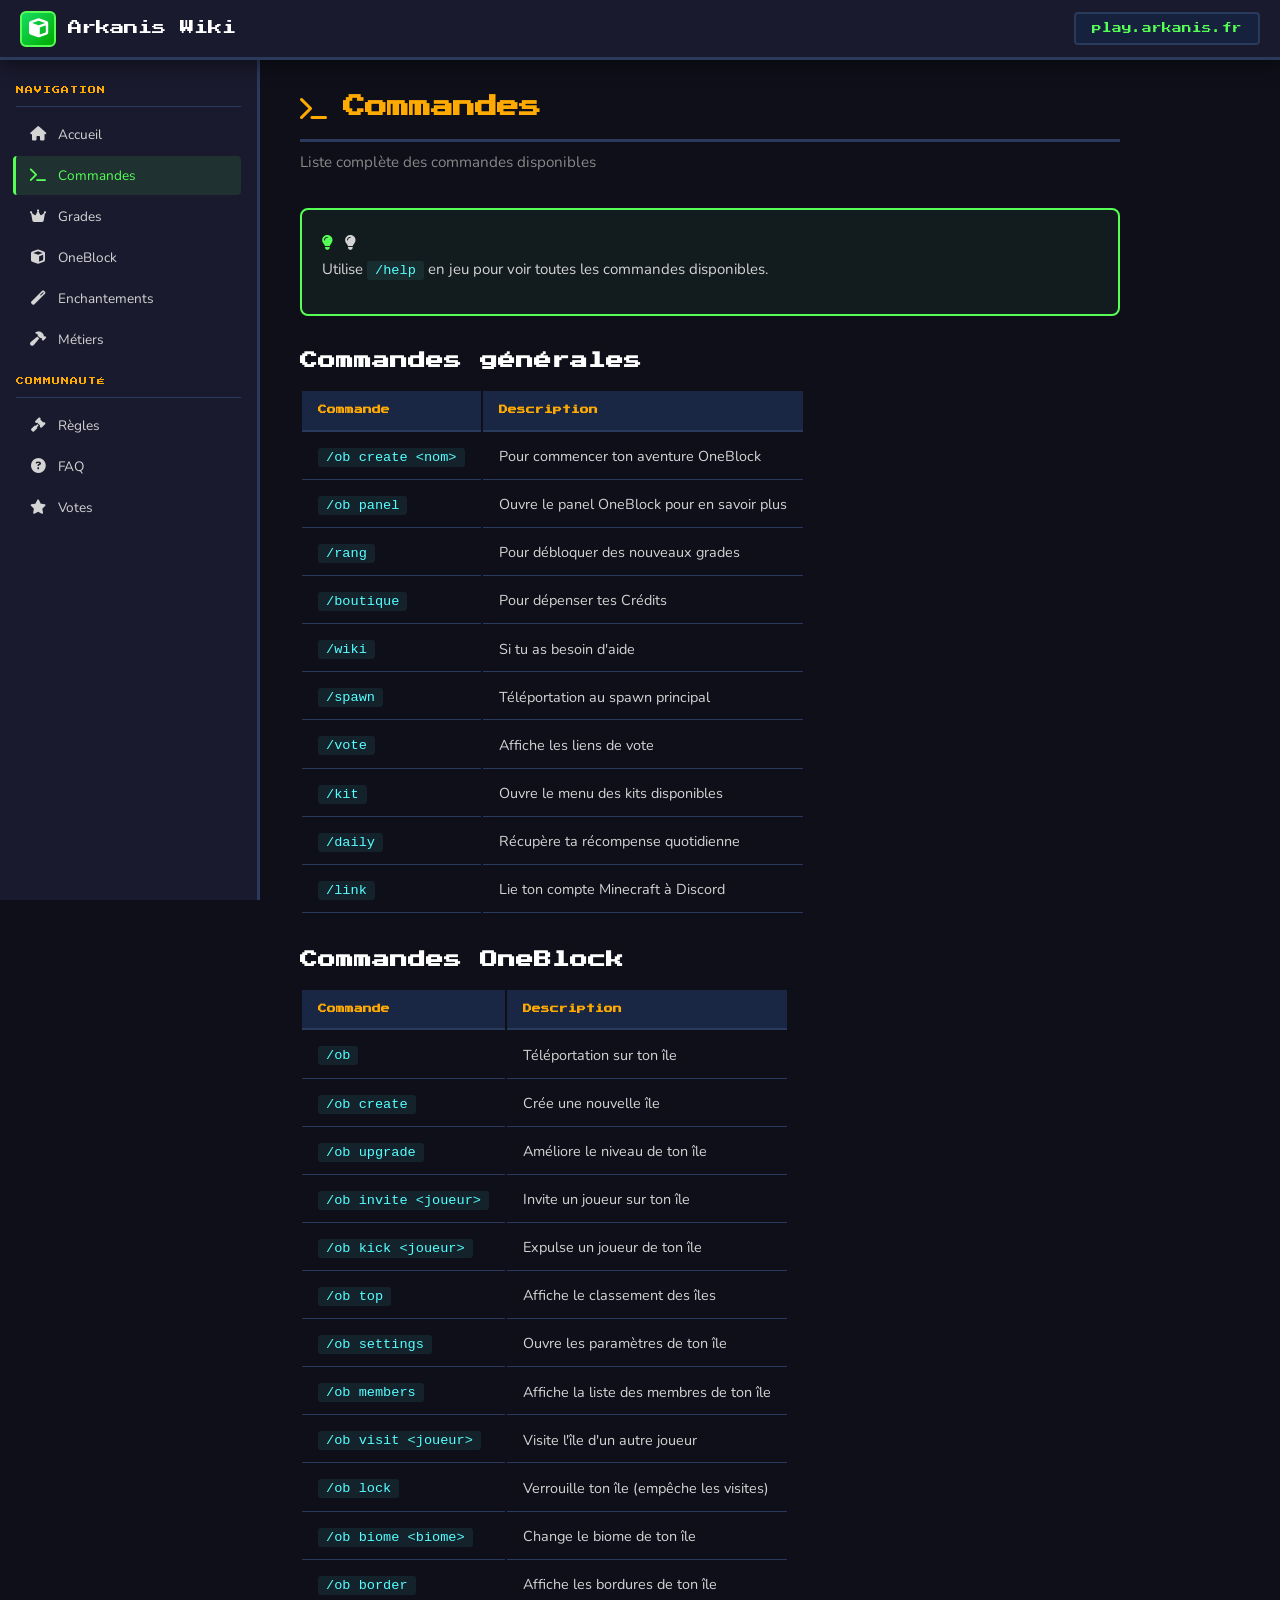
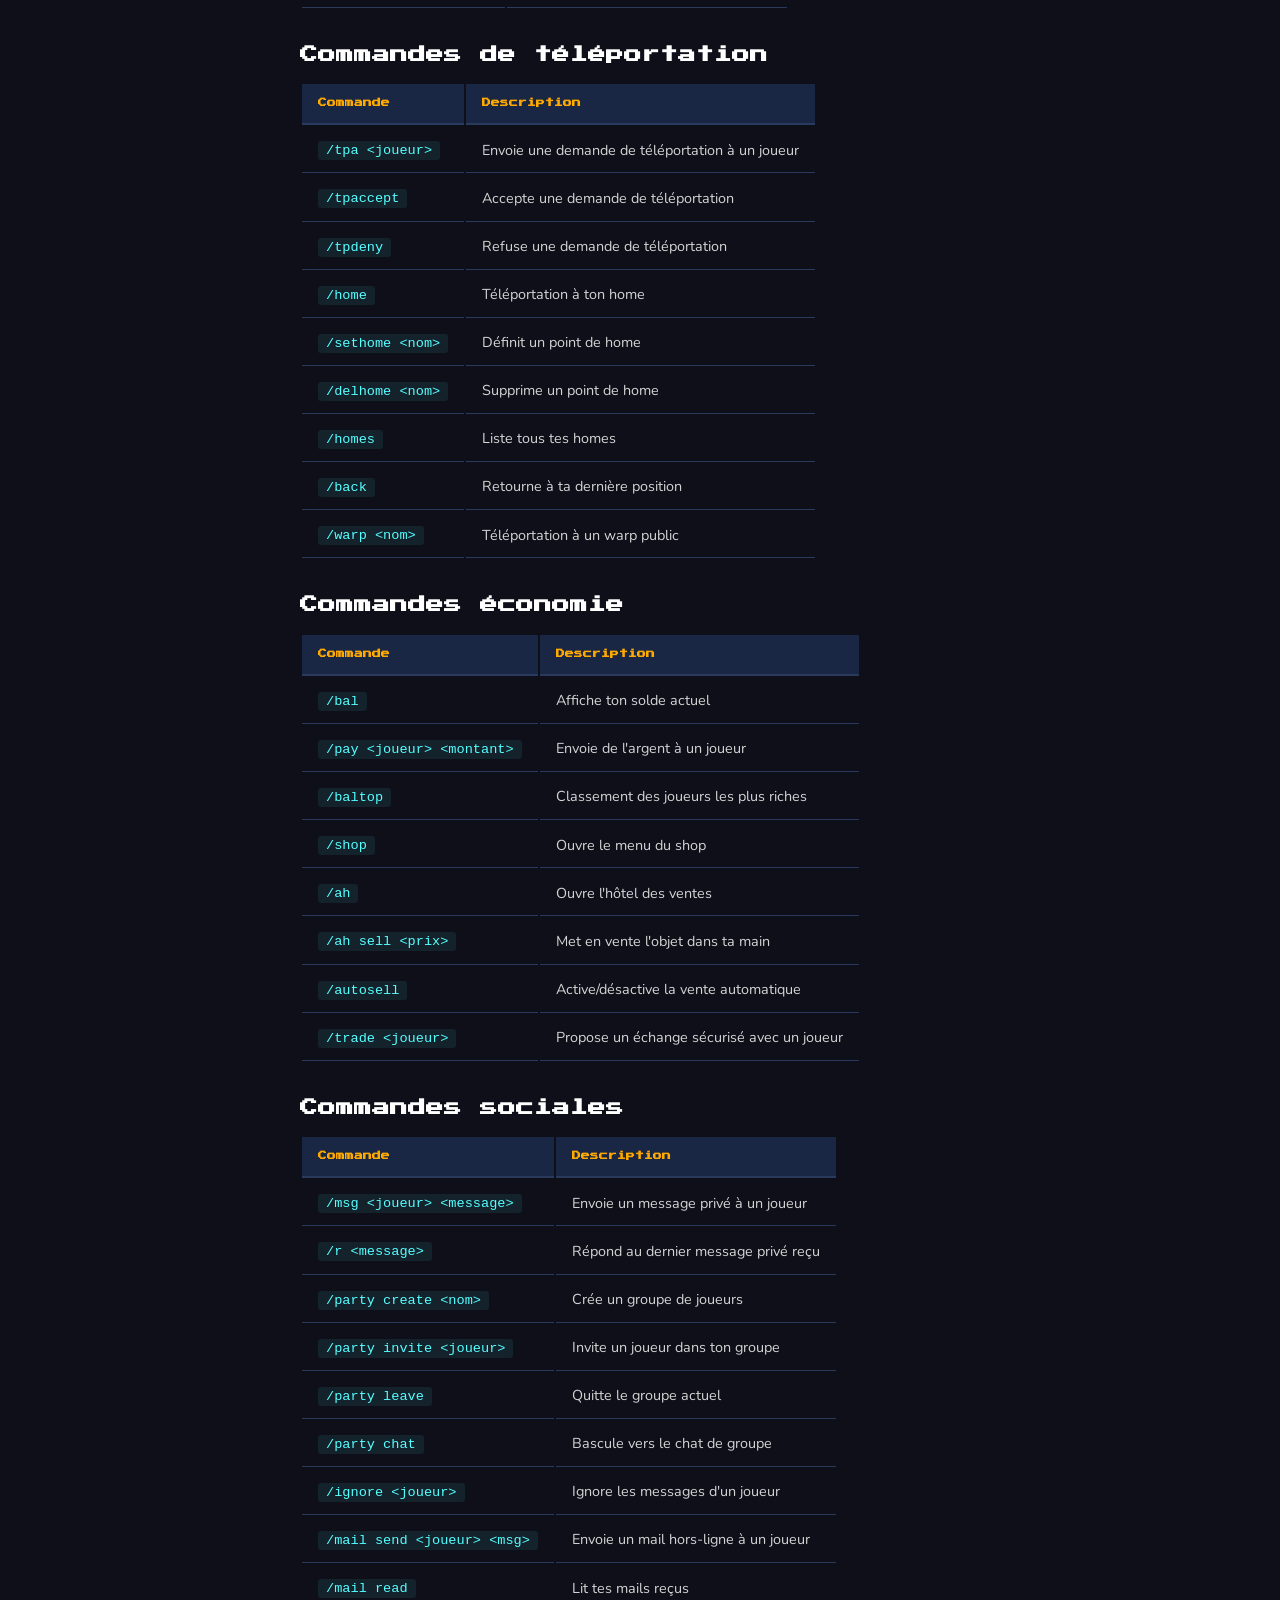
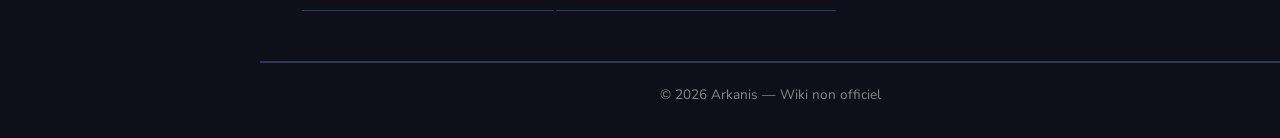
==== commit b7634721: "Ajout vraies commandes serveur + /ob au lieu de /is" ====
--- a/commandes.html
+++ b/commandes.html
@@ -73,16 +73,28 @@
                 </thead>
                 <tbody>
                     <tr>
-                        <td><span class="cmd">/help</span></td>
-                        <td>Affiche la liste des commandes disponibles</td>
+                        <td><span class="cmd">/ob create &lt;nom&gt;</span></td>
+                        <td>Pour commencer ton aventure OneBlock</td>
+                    </tr>
+                    <tr>
+                        <td><span class="cmd">/ob panel</span></td>
+                        <td>Ouvre le panel OneBlock pour en savoir plus</td>
+                    </tr>
+                    <tr>
+                        <td><span class="cmd">/rang</span></td>
+                        <td>Pour d&eacute;bloquer des nouveaux grades</td>
+                    </tr>
+                    <tr>
+                        <td><span class="cmd">/boutique</span></td>
+                        <td>Pour d&eacute;penser tes Cr&eacute;dits</td>
+                    </tr>
+                    <tr>
+                        <td><span class="cmd">/wiki</span></td>
+                        <td>Si tu as besoin d'aide</td>
                     </tr>
                     <tr>
                         <td><span class="cmd">/spawn</span></td>
-                        <td>Téléportation au spawn principal</td>
-                    </tr>
-                    <tr>
-                        <td><span class="cmd">/rules</span></td>
-                        <td>Affiche les règles du serveur</td>
+                        <td>T&eacute;l&eacute;portation au spawn principal</td>
                     </tr>
                     <tr>
                         <td><span class="cmd">/vote</span></td>
@@ -93,77 +105,73 @@
                         <td>Ouvre le menu des kits disponibles</td>
                     </tr>
                     <tr>
-                        <td><span class="cmd">/menu</span></td>
-                        <td>Ouvre le menu principal du serveur</td>
-                    </tr>
-                    <tr>
                         <td><span class="cmd">/daily</span></td>
-                        <td>Récupère ta récompense quotidienne</td>
+                        <td>R&eacute;cup&egrave;re ta r&eacute;compense quotidienne</td>
                     </tr>
                     <tr>
                         <td><span class="cmd">/link</span></td>
-                        <td>Lie ton compte Minecraft à Discord</td>
-                    </tr>
-                </tbody>
-            </table>
-        </div>
-
-        <h2>Commandes d'île</h2>
-        <div class="cmd-table">
-            <table>
-                <thead>
-                    <tr>
-                        <th>Commande</th>
-                        <th>Description</th>
-                                            </tr>
-                </thead>
-                <tbody>
-                    <tr>
-                        <td><span class="cmd">/is</span></td>
+                        <td>Lie ton compte Minecraft &agrave; Discord</td>
+                    </tr>
+                </tbody>
+            </table>
+        </div>
+
+        <h2>Commandes OneBlock</h2>
+        <div class="cmd-table">
+            <table>
+                <thead>
+                    <tr>
+                        <th>Commande</th>
+                        <th>Description</th>
+                                            </tr>
+                </thead>
+                <tbody>
+                    <tr>
+                        <td><span class="cmd">/ob</span></td>
                         <td>Téléportation sur ton île</td>
                     </tr>
                     <tr>
-                        <td><span class="cmd">/is create</span></td>
+                        <td><span class="cmd">/ob create</span></td>
                         <td>Crée une nouvelle île</td>
                     </tr>
                     <tr>
-                        <td><span class="cmd">/is upgrade</span></td>
+                        <td><span class="cmd">/ob upgrade</span></td>
                         <td>Améliore le niveau de ton île</td>
                     </tr>
                     <tr>
-                        <td><span class="cmd">/is invite &lt;joueur&gt;</span></td>
+                        <td><span class="cmd">/ob invite &lt;joueur&gt;</span></td>
                         <td>Invite un joueur sur ton île</td>
                     </tr>
                     <tr>
-                        <td><span class="cmd">/is kick &lt;joueur&gt;</span></td>
+                        <td><span class="cmd">/ob kick &lt;joueur&gt;</span></td>
                         <td>Expulse un joueur de ton île</td>
                     </tr>
                     <tr>
-                        <td><span class="cmd">/is top</span></td>
+                        <td><span class="cmd">/ob top</span></td>
                         <td>Affiche le classement des îles</td>
                     </tr>
                     <tr>
-                        <td><span class="cmd">/is settings</span></td>
+                        <td><span class="cmd">/ob settings</span></td>
                         <td>Ouvre les paramètres de ton île</td>
                     </tr>
                     <tr>
-                        <td><span class="cmd">/is members</span></td>
+                        <td><span class="cmd">/ob members</span></td>
                         <td>Affiche la liste des membres de ton île</td>
                     </tr>
                     <tr>
-                        <td><span class="cmd">/is visit &lt;joueur&gt;</span></td>
+                        <td><span class="cmd">/ob visit &lt;joueur&gt;</span></td>
                         <td>Visite l'île d'un autre joueur</td>
                     </tr>
                     <tr>
-                        <td><span class="cmd">/is lock</span></td>
+                        <td><span class="cmd">/ob lock</span></td>
                         <td>Verrouille ton île (empêche les visites)</td>
                     </tr>
                     <tr>
-                        <td><span class="cmd">/is biome &lt;biome&gt;</span></td>
+                        <td><span class="cmd">/ob biome &lt;biome&gt;</span></td>
                         <td>Change le biome de ton île</td>
                     </tr>
                     <tr>
-                        <td><span class="cmd">/is border</span></td>
+                        <td><span class="cmd">/ob border</span></td>
                         <td>Affiche les bordures de ton île</td>
                     </tr>
                 </tbody>
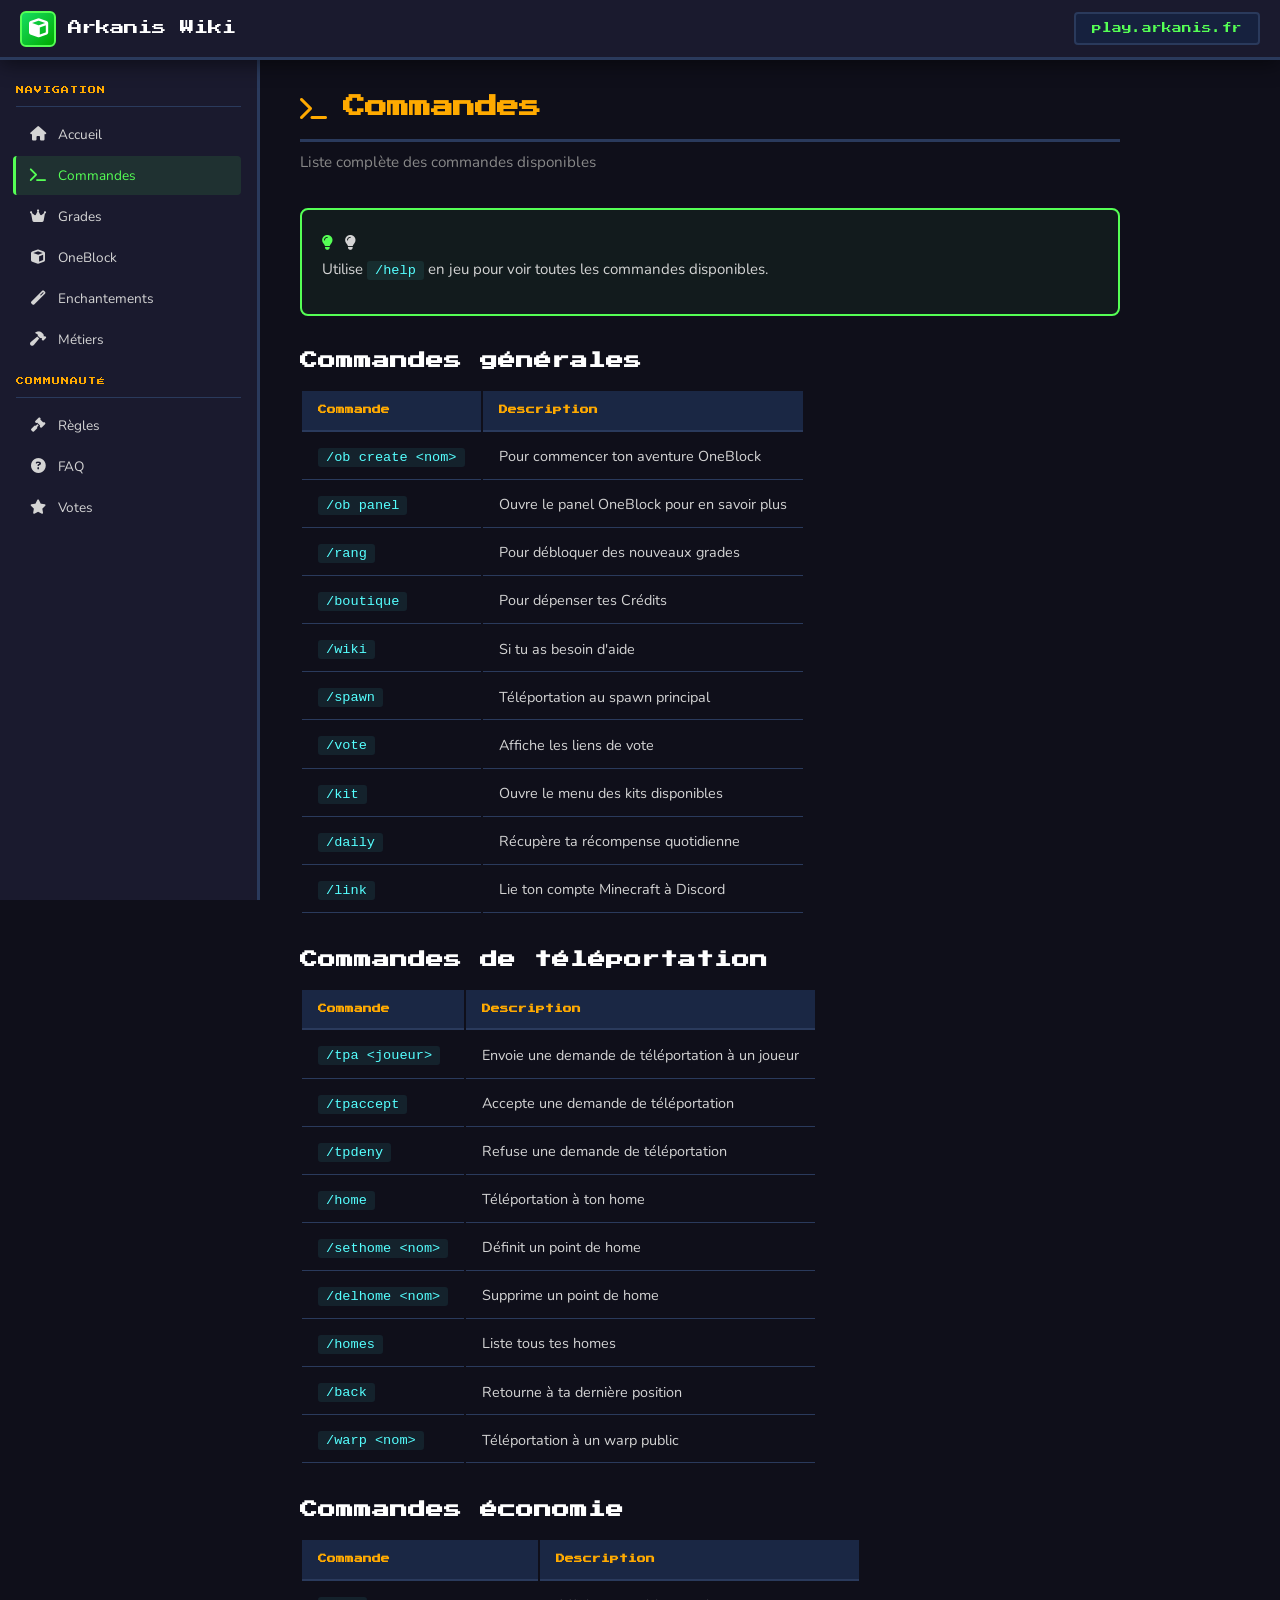
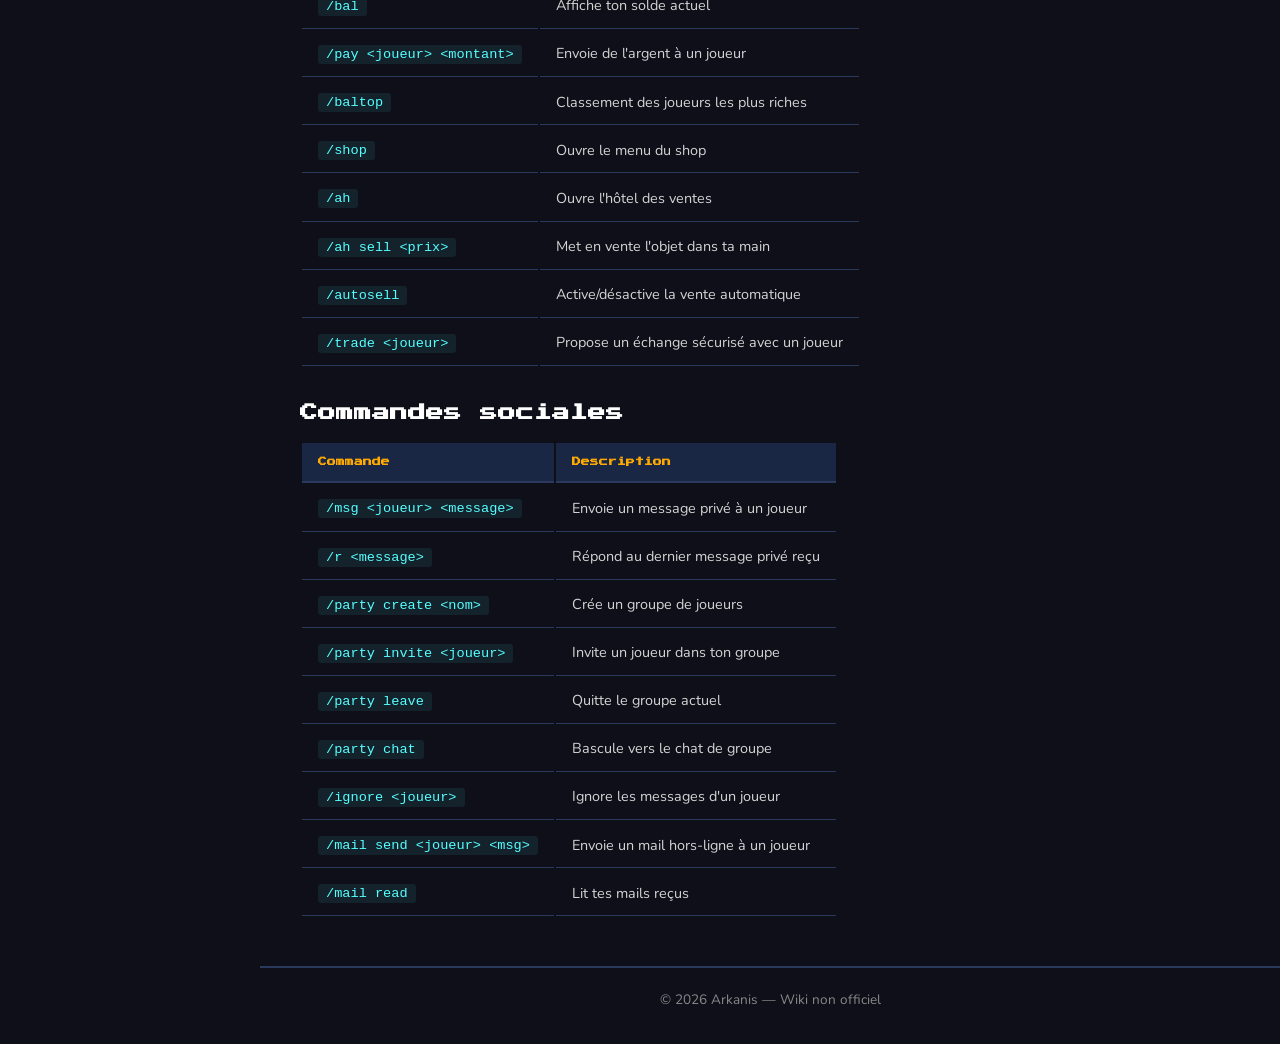
==== commit e8c695b8: "Déplacement commandes OneBlock vers page oneblock" ====
--- a/commandes.html
+++ b/commandes.html
@@ -116,67 +116,6 @@
             </table>
         </div>
 
-        <h2>Commandes OneBlock</h2>
-        <div class="cmd-table">
-            <table>
-                <thead>
-                    <tr>
-                        <th>Commande</th>
-                        <th>Description</th>
-                                            </tr>
-                </thead>
-                <tbody>
-                    <tr>
-                        <td><span class="cmd">/ob</span></td>
-                        <td>Téléportation sur ton île</td>
-                    </tr>
-                    <tr>
-                        <td><span class="cmd">/ob create</span></td>
-                        <td>Crée une nouvelle île</td>
-                    </tr>
-                    <tr>
-                        <td><span class="cmd">/ob upgrade</span></td>
-                        <td>Améliore le niveau de ton île</td>
-                    </tr>
-                    <tr>
-                        <td><span class="cmd">/ob invite &lt;joueur&gt;</span></td>
-                        <td>Invite un joueur sur ton île</td>
-                    </tr>
-                    <tr>
-                        <td><span class="cmd">/ob kick &lt;joueur&gt;</span></td>
-                        <td>Expulse un joueur de ton île</td>
-                    </tr>
-                    <tr>
-                        <td><span class="cmd">/ob top</span></td>
-                        <td>Affiche le classement des îles</td>
-                    </tr>
-                    <tr>
-                        <td><span class="cmd">/ob settings</span></td>
-                        <td>Ouvre les paramètres de ton île</td>
-                    </tr>
-                    <tr>
-                        <td><span class="cmd">/ob members</span></td>
-                        <td>Affiche la liste des membres de ton île</td>
-                    </tr>
-                    <tr>
-                        <td><span class="cmd">/ob visit &lt;joueur&gt;</span></td>
-                        <td>Visite l'île d'un autre joueur</td>
-                    </tr>
-                    <tr>
-                        <td><span class="cmd">/ob lock</span></td>
-                        <td>Verrouille ton île (empêche les visites)</td>
-                    </tr>
-                    <tr>
-                        <td><span class="cmd">/ob biome &lt;biome&gt;</span></td>
-                        <td>Change le biome de ton île</td>
-                    </tr>
-                    <tr>
-                        <td><span class="cmd">/ob border</span></td>
-                        <td>Affiche les bordures de ton île</td>
-                    </tr>
-                </tbody>
-            </table>
-        </div>
 
         <h2>Commandes de téléportation</h2>
         <div class="cmd-table">
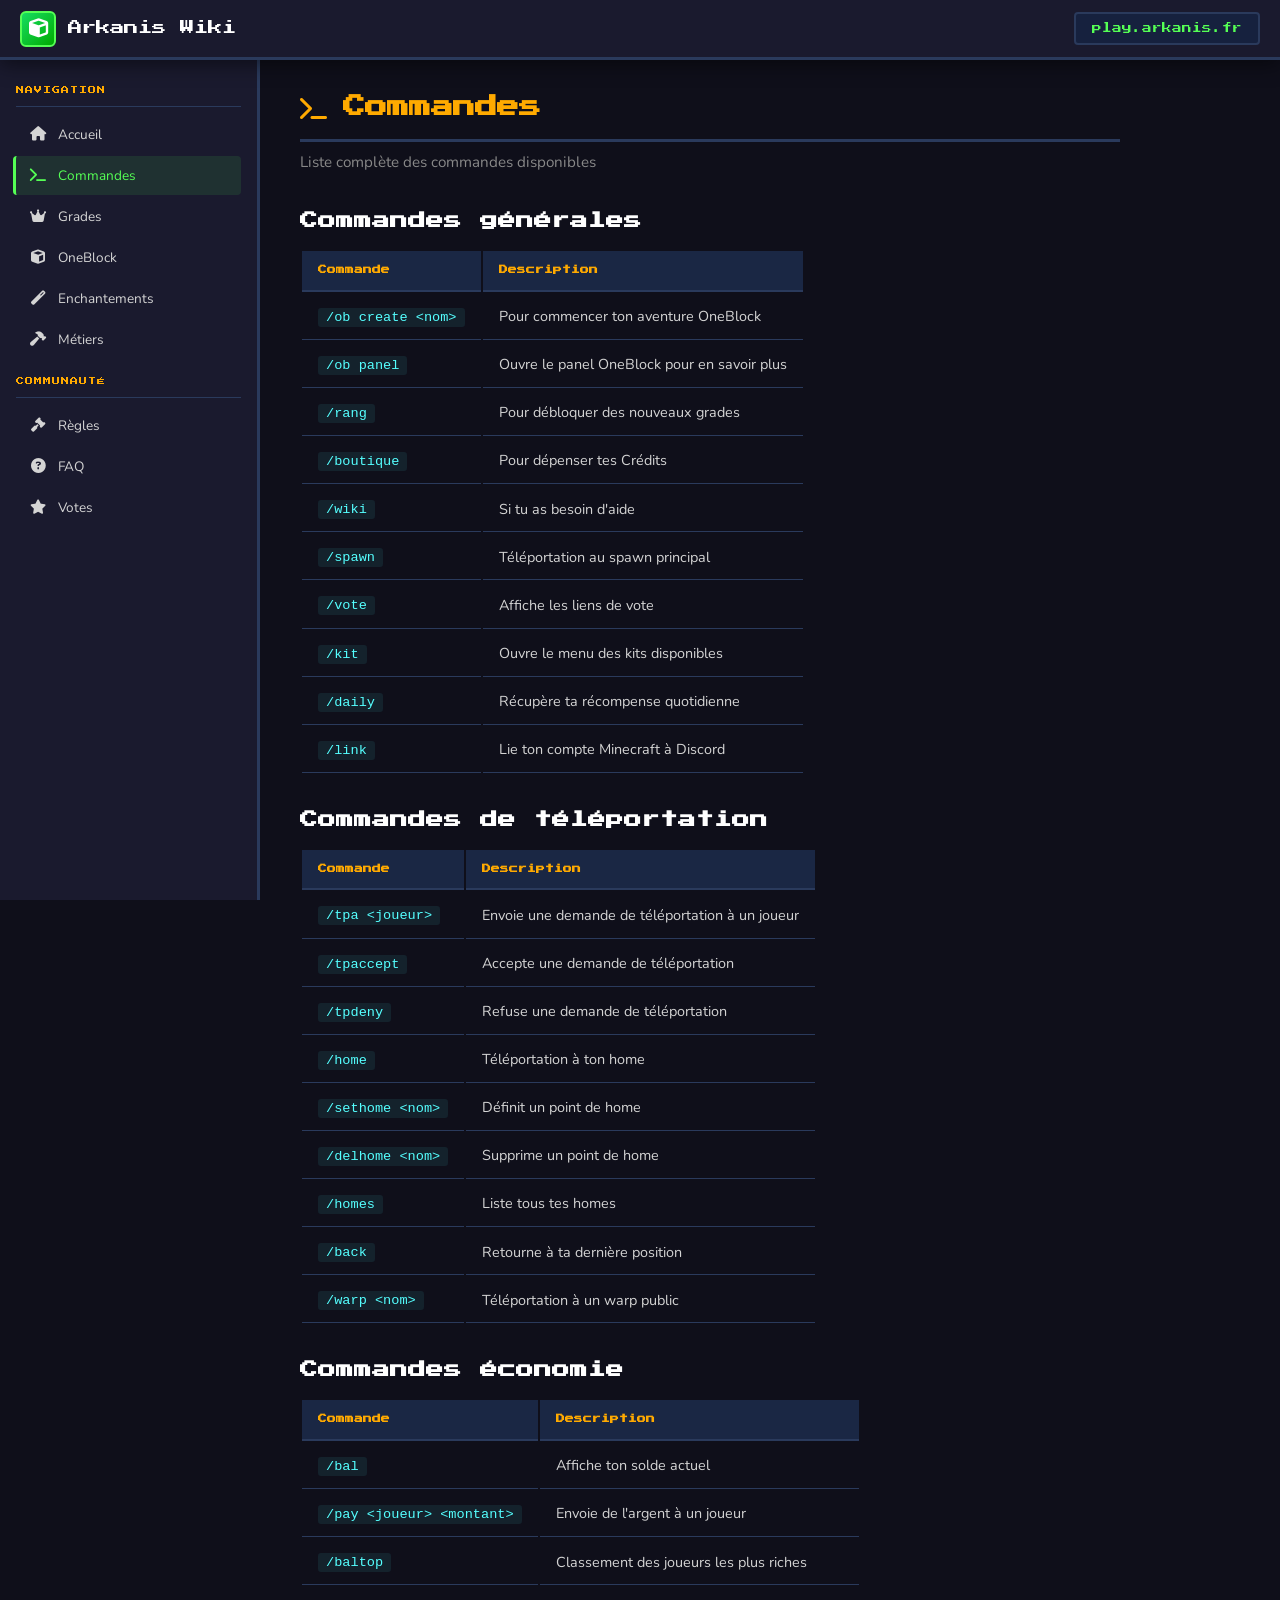
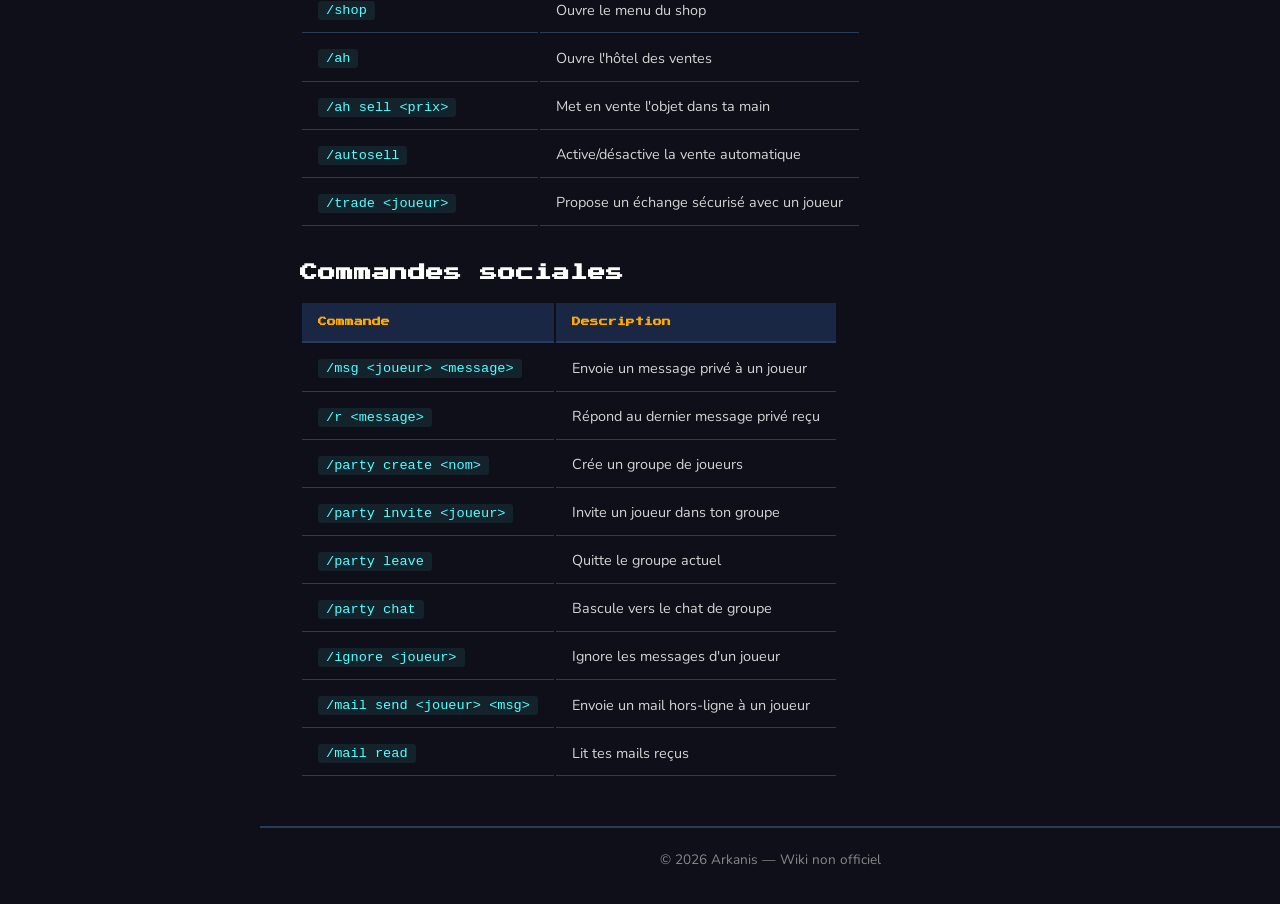
==== commit 9dee54e6: "Suppression info-box /help" ====
--- a/commandes.html
+++ b/commandes.html
@@ -57,12 +57,8 @@
         </div>
         <p class="page-subtitle">Liste complète des commandes disponibles</p>
 
-        <div class="info-box tip">
-            <i class="fas fa-lightbulb"></i>
-            <p>Utilise <span class="cmd">/help</span> en jeu pour voir toutes les commandes disponibles.</p>
-        </div>
-
-        <h2>Commandes générales</h2>
+
+<h2>Commandes générales</h2>
         <div class="cmd-table">
             <table>
                 <thead>
